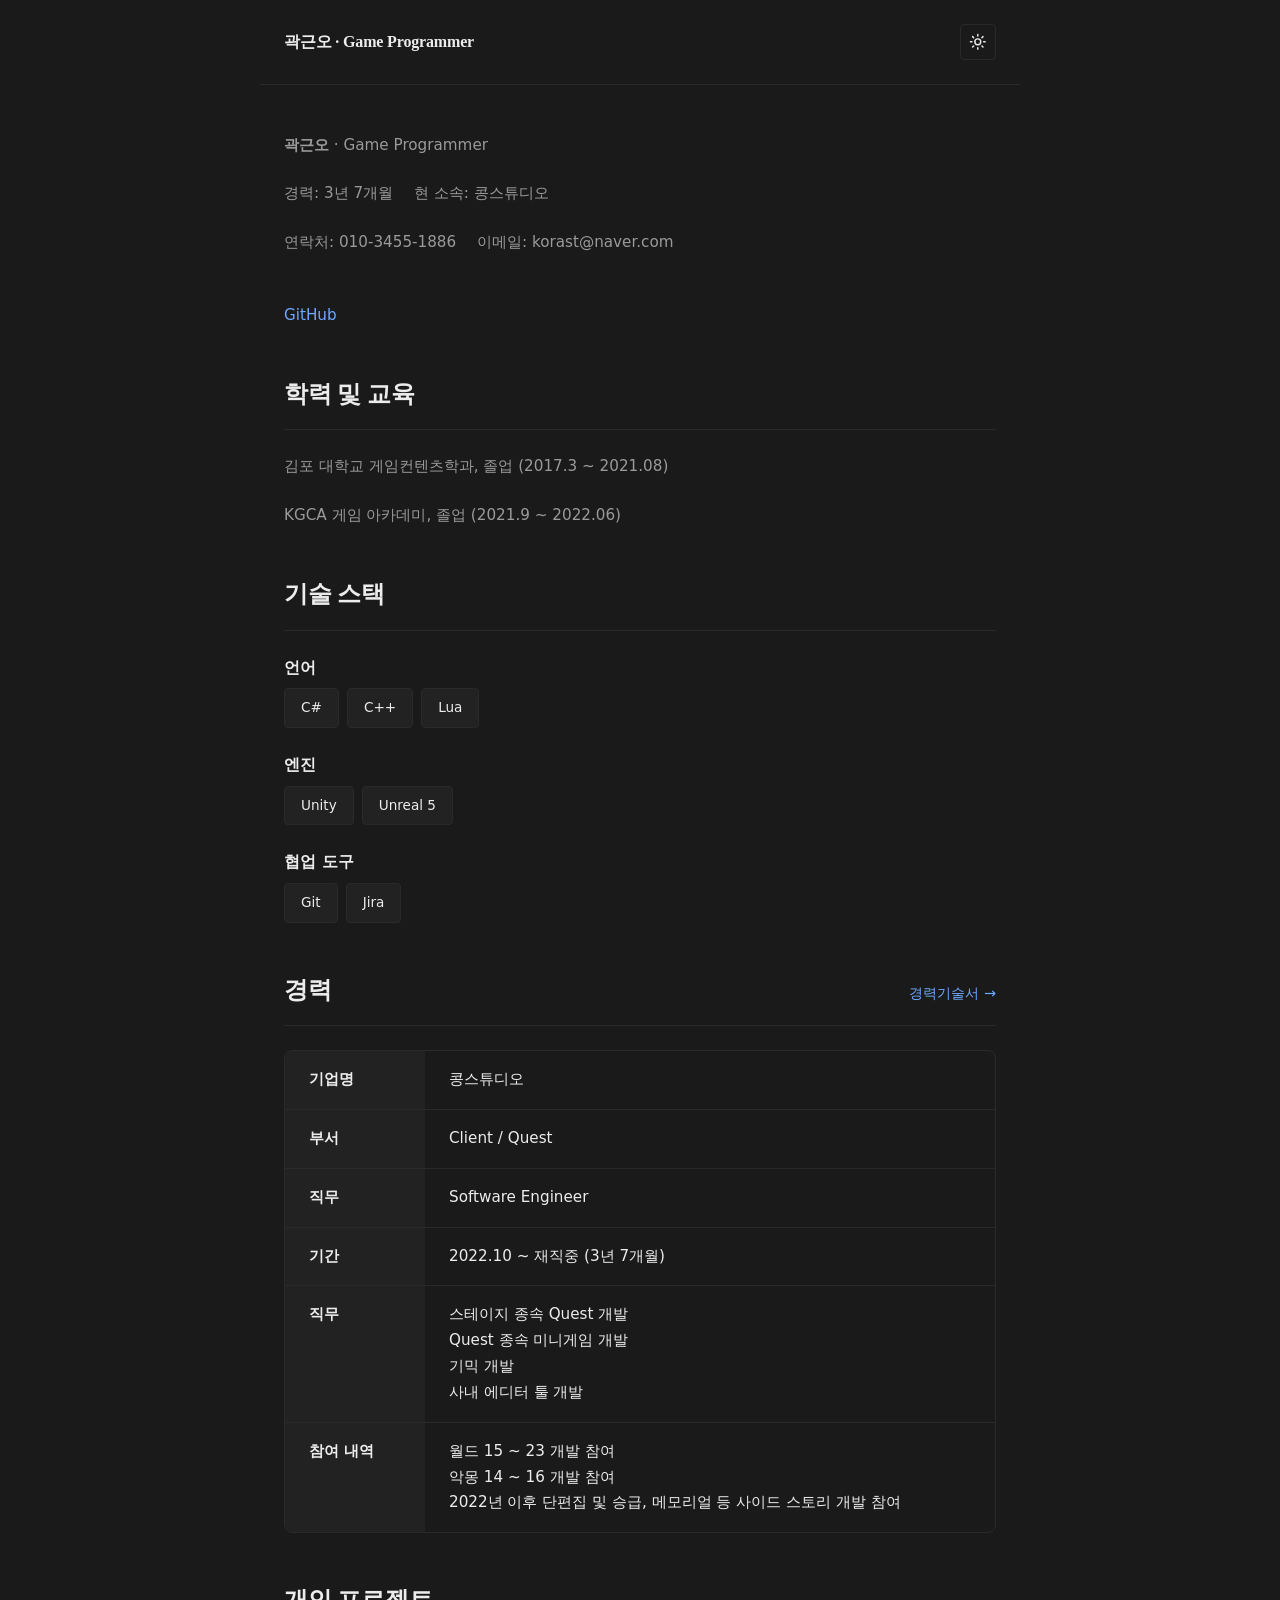
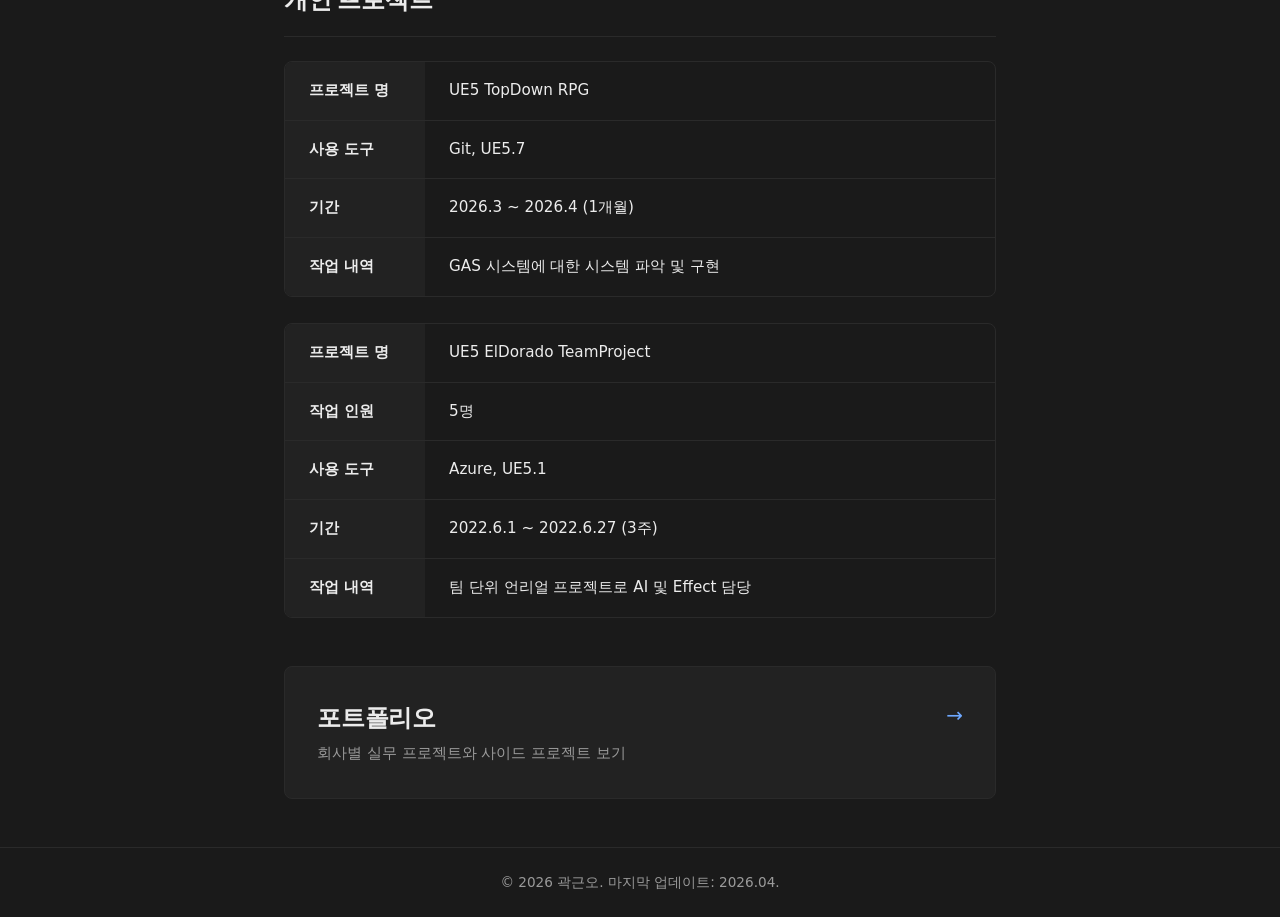
==== index.html @ 0c9e9281 "오타수정" ====
<!DOCTYPE html>
<html lang="ko">
<head>
  <meta charset="UTF-8">
  <meta name="viewport" content="width=device-width, initial-scale=1">
  <title>곽근오 · Game Programmer</title>
  <link rel="stylesheet" href="assets/css/tokens.css">
  <link rel="stylesheet" href="assets/css/main.css">
  <script>
    (function() {
      const THEME_KEY = 'theme';
      const DARK_THEME = 'dark';
      const LIGHT_THEME = 'light';
      const stored = localStorage.getItem(THEME_KEY);
      const theme = stored || DARK_THEME;
      if (theme === LIGHT_THEME) {
        document.documentElement.removeAttribute('data-theme');
      } else {
        document.documentElement.setAttribute('data-theme', DARK_THEME);
      }
    })();
  </script>
</head>
<body>
  <header>
    <a href="index.html" class="brand">곽근오 · Game Programmer</a>
    <button class="theme-toggle" type="button" aria-label="테마 전환">
      <svg class="icon icon-sun" viewBox="0 0 24 24" fill="none" stroke="currentColor" stroke-width="2" stroke-linecap="round" stroke-linejoin="round" aria-hidden="true">
        <circle cx="12" cy="12" r="4"/>
        <path d="M12 2v2M12 20v2M4.93 4.93l1.41 1.41M17.66 17.66l1.41 1.41M2 12h2M20 12h2M4.93 19.07l1.41-1.41M17.66 6.34l1.41-1.41"/>
      </svg>
      <svg class="icon icon-moon" viewBox="0 0 24 24" fill="none" stroke="currentColor" stroke-width="2" stroke-linecap="round" stroke-linejoin="round" aria-hidden="true">
        <path d="M21 12.79A9 9 0 1 1 11.21 3 7 7 0 0 0 21 12.79z"/>
      </svg>
    </button>
  </header>

  <main>
    <!-- Hero Section -->
    <section class="hero">
      <div class="hero-meta">
        <span><strong>곽근오</strong> · Game Programmer</span>
      </div>
      <div class="hero-meta">
        <span>경력: 3년 7개월</span>
        <span>현 소속: 콩스튜디오</span><br><br>
        <span>연락처: 010-3455-1886</span>
        <span>이메일: korast@naver.com</span><br><br>
      </div>
      <div class="hero-links">
        <a href="https://github.com/Hato-1998" target="_blank" rel="noopener noreferrer">GitHub</a>
      </div>
    </section>

    <section class="career">
      <div class="section-header">
        <h2>학력 및 교육</h2>
      </div>

      <div class="hero-meta">
        <span>김포 대학교 게임컨텐츠학과, 졸업 (2017.3 ~ 2021.08)</span><br><br>
        <span>KGCA 게임 아카데미, 졸업 (2021.9 ~ 2022.06)</span>
      </div>
    </section>

    <!-- Tech Stack Section -->
    <section class="tech-stack">
      <h2>기술 스택</h2>

      <div class="tech-category">
        <div class="tech-category-title">언어</div>
        <div class="tech-tags">
          <span class="tech-tag">C#</span>
          <span class="tech-tag">C++</span>
          <span class="tech-tag">Lua</span>
        </div>
      </div>

      <div class="tech-category">
        <div class="tech-category-title">엔진</div>
        <div class="tech-tags">
          <span class="tech-tag">Unity</span>
          <span class="tech-tag">Unreal 5</span>
        </div>
      </div>

      <div class="tech-category">
        <div class="tech-category-title">협업 도구</div>
        <div class="tech-tags">
          <span class="tech-tag">Git</span>
          <span class="tech-tag">Jira</span>
        </div>
      </div>
    </section>

    <!-- Career Section -->
    <section class="career">
      <div class="section-header">
        <h2>경력</h2>
        <a href="career.html" class="section-link">경력기술서 →</a>
      </div>

      <dl class="career-table">
        <dt>기업명</dt>
        <dd>콩스튜디오</dd>

        <dt>부서</dt>
        <dd>Client / Quest</dd>

        <dt>직무</dt>
        <dd>Software Engineer</dd>

        <dt>기간</dt>
        <dd>2022.10 ~ 재직중 (3년 7개월)</dd>

        <dt>직무</dt>
        <dd>
          스테이지 종속 Quest 개발<br>
          Quest 종속 미니게임 개발<br>
          기믹 개발<br>
          사내 에디터 툴 개발
        </dd>

        <dt>참여 내역</dt>
        <dd>
          월드 15 ~ 23 개발 참여 <br>
          악몽 14 ~ 16 개발 참여<br>
          2022년 이후 단편집 및 승급, 메모리얼 등 사이드 스토리 개발 참여
        </dd>
      </dl>
    </section>

    <section class="career">
      <div class="section-header">
        <h2>개인 프로젝트</h2>
      </div>

      <dl class="career-table">
        <dt>프로젝트 명</dt>
        <dd>UE5 TopDown RPG</dd>

        <dt>사용 도구</dt>
        <dd>Git, UE5.7</dd>
        
        <dt>기간</dt>
        <dd>2026.3 ~ 2026.4 (1개월)</dd>

        <dt>작업 내역</dt>
        <dd>
          GAS 시스템에 대한 시스템 파악 및 구현
        </dd>
      </dl><br>

      <dl class="career-table">
        <dt>프로젝트 명</dt>
        <dd>UE5 ElDorado TeamProject</dd>

        <dt>작업 인원</dt>
        <dd>5명</dd>

        <dt>사용 도구</dt>
        <dd>Azure, UE5.1</dd>

        <dt>기간</dt>
        <dd>2022.6.1 ~ 2022.6.27 (3주)</dd>

        <dt>작업 내역</dt>
        <dd>
          팀 단위 언리얼 프로젝트로 AI 및 Effect 담당
        </dd>
      </dl>
      
    </section>

    <!-- Portfolio Link Section -->
    <section class="portfolio-link-section">
      <a href="portfolio.html" class="portfolio-link-card">
        <div class="portfolio-link-title">포트폴리오</div>
        <div class="portfolio-link-sub">회사별 실무 프로젝트와 사이드 프로젝트 보기</div>
        <div class="portfolio-link-arrow" aria-hidden="true">→</div>
      </a>
    </section>
  </main>

  <footer>
    <p>&copy; 2026 곽근오. 마지막 업데이트: 2026.04.</p>
  </footer>

  <script src="assets/js/theme-toggle.js"></script>
</body>
</html>
---- assets/css/tokens.css ----
/* CSS 색상 및 타이포그래피 변수 */

:root {
  /* 라이트 모드 */
  --bg: #ffffff;
  --fg: #1f1f1f;
  --muted: #6b6b6b;
  --border: #e8e8e8;
  --accent: #2d6cdf;
  --card: #fafafa;

  /* 타이포그래피 */
  --font-sans: system-ui, "Segoe UI", Roboto, "Helvetica Neue", "Pretendard", "Noto Sans KR", sans-serif;
  --font-serif: "Nanum Myeongjo", Georgia, serif;

  /* 스페이싱 */
  --space-xs: 0.25rem;
  --space-sm: 0.5rem;
  --space-md: 1rem;
  --space-lg: 1.5rem;
  --space-xl: 2rem;
  --space-2xl: 3rem;

  /* 보더 */
  --radius-sm: 4px;
  --radius-md: 8px;
  --radius-lg: 12px;
}

:root[data-theme="dark"] {
  /* 다크 모드 */
  --bg: #1a1a1a;
  --fg: #ececec;
  --muted: #9a9a9a;
  --border: #2a2a2a;
  --accent: #6ea8ff;
  --card: #222222;
}
---- assets/css/main.css ----
/* 메인 스타일시트 */

@import url("tokens.css");

* {
  margin: 0;
  padding: 0;
  box-sizing: border-box;
}

html {
  color-scheme: light dark;
}

body {
  font-family: var(--font-sans);
  background-color: var(--bg);
  color: var(--fg);
  line-height: 1.6;
  transition: background-color 0.3s, color 0.3s;
}

/* 헤더 & 토글 */
header {
  display: flex;
  justify-content: space-between;
  align-items: center;
  padding: var(--space-lg);
  border-bottom: 1px solid var(--border);
  max-width: 760px;
  margin: 0 auto;
}

.brand {
  font-size: 1rem;
  font-weight: 600;
  font-family: var(--font-serif);
  letter-spacing: -0.01em;
  color: var(--fg);
  text-decoration: none;
}

.brand:hover {
  opacity: 0.8;
}

.theme-toggle {
  background: none;
  border: 1px solid var(--border);
  border-radius: var(--radius-sm);
  cursor: pointer;
  padding: var(--space-xs) var(--space-sm);
  color: var(--fg);
  transition: opacity 0.2s, border-color 0.2s;
  width: 2.25rem;
  height: 2.25rem;
  display: inline-flex;
  align-items: center;
  justify-content: center;
}

.theme-toggle:hover {
  border-color: var(--accent);
}

.theme-toggle svg {
  width: 1.1rem;
  height: 1.1rem;
}

/* 테마별 아이콘 토글: 다크일 때 sun, 라이트일 때 moon */
:root[data-theme="dark"] .theme-toggle .icon-moon { display: none; }
:root[data-theme="dark"] .theme-toggle .icon-sun  { display: inline; }
:root:not([data-theme="dark"]) .theme-toggle .icon-sun  { display: none; }
:root:not([data-theme="dark"]) .theme-toggle .icon-moon { display: inline; }

.theme-toggle:focus-visible {
  outline: 2px solid var(--accent);
  outline-offset: 2px;
  border-radius: var(--radius-sm);
}

/* 메인 컨테이너 */
main {
  max-width: 760px;
  margin: 0 auto;
  padding: 0 var(--space-lg);
}

/* 섹션 */
section {
  margin: var(--space-2xl) 0;
}

section > h2 {
  font-family: var(--font-serif);
  font-size: 1.5rem;
  font-weight: 600;
  margin-bottom: var(--space-lg);
  letter-spacing: -0.01em;
  border-bottom: 1px solid var(--border);
  padding-bottom: var(--space-md);
}

/* Hero 섹션 */
.hero {
  margin: var(--space-2xl) 0;
}

.hero h1 {
  font-family: var(--font-serif);
  font-size: 2.5rem;
  font-weight: 700;
  margin-bottom: var(--space-md);
  letter-spacing: -0.02em;
  line-height: 1.2;
}

.hero-meta {
  color: var(--muted);
  margin-bottom: var(--space-lg);
  font-size: 0.95rem;
}

.hero-meta span {
  margin-right: var(--space-md);
}

.hero-links {
  display: flex;
  gap: var(--space-lg);
  align-items: center;
  flex-wrap: wrap;
  margin-bottom: var(--space-lg);
}

.hero-links a {
  color: var(--accent);
  text-decoration: none;
  font-size: 0.95rem;
  transition: opacity 0.2s;
}

.hero-links a:hover {
  opacity: 0.8;
}

.hero-links a:focus-visible {
  outline: 2px solid var(--accent);
  outline-offset: 2px;
}

/* About 섹션 */
.about p {
  margin-bottom: var(--space-lg);
  color: var(--fg);
}

/* 기술 스택 */
.tech-stack {
  margin-top: var(--space-lg);
}

.tech-category {
  margin-bottom: var(--space-lg);
}

.tech-category-title {
  font-weight: 600;
  margin-bottom: var(--space-sm);
  color: var(--fg);
}

.tech-category-desc {
  color: var(--muted);
  font-size: 0.9rem;
  margin-bottom: var(--space-sm);
}

.tech-tags {
  display: flex;
  gap: var(--space-sm);
  flex-wrap: wrap;
}

.tech-tag {
  display: inline-block;
  background-color: var(--card);
  color: var(--fg);
  padding: var(--space-sm) var(--space-md);
  border-radius: var(--radius-sm);
  font-size: 0.85rem;
  border: 1px solid var(--border);
}

/* 섹션 헤더 (제목 + 우측 링크) */
.section-header {
  display: flex;
  justify-content: space-between;
  align-items: baseline;
  margin-bottom: var(--space-lg);
  border-bottom: 1px solid var(--border);
  padding-bottom: var(--space-md);
  gap: var(--space-md);
  flex-wrap: wrap;
}

.section-header h2 {
  margin-bottom: 0;
  border-bottom: none;
  padding-bottom: 0;
  font-family: var(--font-serif);
  font-size: 1.5rem;
  font-weight: 600;
  letter-spacing: -0.01em;
}

.section-link {
  color: var(--accent);
  text-decoration: none;
  font-size: 0.9rem;
  transition: opacity 0.2s;
}

.section-link:hover {
  opacity: 0.8;
}

/* 경력 표 (definition list 2열 grid) */
.career-table {
  display: grid;
  grid-template-columns: 140px 1fr;
  gap: 0;
  border: 1px solid var(--border);
  border-radius: var(--radius-md);
  overflow: hidden;
}

.career-table dt {
  background-color: var(--card);
  padding: var(--space-md) var(--space-lg);
  font-weight: 600;
  color: var(--fg);
  border-bottom: 1px solid var(--border);
  font-size: 0.95rem;
}

.career-table dd {
  padding: var(--space-md) var(--space-lg);
  color: var(--fg);
  border-bottom: 1px solid var(--border);
  font-size: 0.95rem;
  line-height: 1.7;
}

.career-table dt:last-of-type,
.career-table dd:last-of-type {
  border-bottom: none;
}

/* 포트폴리오 메인 링크 카드 */
.portfolio-link-section {
  margin-top: var(--space-2xl);
}

.portfolio-link-card {
  display: flex;
  flex-direction: column;
  gap: var(--space-xs);
  padding: var(--space-xl);
  background-color: var(--card);
  border: 1px solid var(--border);
  border-radius: var(--radius-md);
  text-decoration: none;
  color: inherit;
  position: relative;
  transition: border-color 0.2s, box-shadow 0.2s, transform 0.2s;
  cursor: pointer;
}

.portfolio-link-card:hover {
  border-color: var(--accent);
  box-shadow: 0 2px 12px rgba(0, 0, 0, 0.08);
  transform: translateY(-1px);
}

.portfolio-link-card:focus-visible {
  outline: 2px solid var(--accent);
  outline-offset: 2px;
}

.portfolio-link-title {
  font-family: var(--font-serif);
  font-size: 1.5rem;
  font-weight: 600;
  letter-spacing: -0.01em;
  color: var(--fg);
}

.portfolio-link-sub {
  color: var(--muted);
  font-size: 0.95rem;
}

.portfolio-link-arrow {
  position: absolute;
  top: var(--space-xl);
  right: var(--space-xl);
  color: var(--accent);
  font-size: 1.25rem;
  transition: transform 0.2s;
}

.portfolio-link-card:hover .portfolio-link-arrow {
  transform: translateX(3px);
}

/* 포트폴리오 그룹 (portfolio.html) */
.portfolio-group {
  margin-bottom: var(--space-2xl);
}

.portfolio-group-title {
  font-family: var(--font-serif);
  font-size: 1.25rem;
  font-weight: 600;
  letter-spacing: -0.01em;
  margin-bottom: var(--space-lg);
  padding-bottom: var(--space-sm);
  border-bottom: 1px solid var(--border);
}

/* 링크 없는 카드는 포인터/호버 제거 */
.project-card-static {
  cursor: default;
}

.project-card-static:hover {
  border-color: var(--border);
  box-shadow: none;
}

/* 경력기술서 페이지 프로젝트 불렛 리스트 */
.contribution-list {
  list-style: none;
  padding-left: 0;
}

.contribution-list li {
  position: relative;
  padding-left: var(--space-lg);
  margin-bottom: var(--space-md);
  color: var(--fg);
  line-height: 1.7;
}

.contribution-list li:before {
  content: "•";
  position: absolute;
  left: var(--space-sm);
  color: var(--accent);
  font-weight: bold;
}

.contribution-section h3 a {
  color: var(--fg);
  text-decoration: none;
  transition: color 0.2s;
}

.contribution-section h3 a:hover {
  color: var(--accent);
}

/* Career 섹션 */
.career-item {
  margin-bottom: var(--space-lg);
}

.career-header {
  font-weight: 600;
  font-size: 1.05rem;
  margin-bottom: var(--space-sm);
}

.career-meta {
  color: var(--muted);
  font-size: 0.9rem;
  margin-bottom: var(--space-md);
}

.career-item ul {
  list-style: none;
  padding-left: var(--space-md);
}

.career-item li {
  color: var(--fg);
  margin-bottom: var(--space-sm);
  position: relative;
  padding-left: var(--space-md);
}

.career-item li:before {
  content: "•";
  position: absolute;
  left: 0;
  color: var(--accent);
}

/* 프로젝트 그리드 */
.projects-grid {
  display: grid;
  grid-template-columns: repeat(2, 1fr);
  gap: var(--space-lg);
  margin-top: var(--space-lg);
}

.project-card {
  background-color: var(--card);
  border: 1px solid var(--border);
  border-radius: var(--radius-md);
  padding: var(--space-lg);
  transition: border-color 0.2s, box-shadow 0.2s;
  text-decoration: none;
  color: inherit;
  display: flex;
  flex-direction: column;
}

a.project-card {
  cursor: pointer;
}

a.project-card:hover {
  border-color: var(--accent);
  box-shadow: 0 2px 8px rgba(0, 0, 0, 0.1);
}

.project-card:focus-visible {
  outline: 2px solid var(--accent);
  outline-offset: 2px;
}

.project-card h3 {
  font-family: var(--font-serif);
  font-size: 1.1rem;
  font-weight: 600;
  margin-bottom: var(--space-sm);
  letter-spacing: -0.01em;
}

.project-card .tagline {
  color: var(--muted);
  font-size: 0.9rem;
  margin-bottom: var(--space-md);
}

.project-meta {
  color: var(--muted);
  font-size: 0.85rem;
  margin-bottom: var(--space-md);
  display: flex;
  flex-wrap: wrap;
  gap: var(--space-sm);
}

.project-meta span {
  display: flex;
  align-items: center;
}

.project-description {
  color: var(--fg);
  font-size: 0.9rem;
  line-height: 1.5;
}

.project-image {
  width: 100%;
  height: auto;
  margin-top: var(--space-md);
  border-radius: var(--radius-sm);
}

/* 교육 섹션 */
.education-item {
  margin-bottom: var(--space-lg);
}

.education-item h3 {
  font-weight: 600;
  margin-bottom: var(--space-sm);
}

.education-meta {
  color: var(--muted);
  font-size: 0.9rem;
}

/* 푸터 */
footer {
  border-top: 1px solid var(--border);
  padding: var(--space-lg) 0;
  margin-top: var(--space-2xl);
  color: var(--muted);
  font-size: 0.85rem;
  text-align: center;
}

/* 상세 페이지 공통 */
.breadcrumb {
  font-size: 0.9rem;
  margin-bottom: var(--space-xl);
}

.breadcrumb-bottom {
  margin-top: var(--space-2xl);
  padding-top: var(--space-xl);
  border-top: 1px solid var(--border);
}

.breadcrumb a {
  color: var(--accent);
  text-decoration: none;
}

.breadcrumb a:hover {
  opacity: 0.8;
}

.breadcrumb a:focus-visible {
  outline: 2px solid var(--accent);
  outline-offset: 2px;
}

.project-hero {
  margin-bottom: var(--space-2xl);
}

.project-hero h1 {
  font-family: var(--font-serif);
  font-size: 2rem;
  font-weight: 700;
  margin-bottom: var(--space-md);
  letter-spacing: -0.02em;
}

.project-tagline {
  color: var(--muted);
  font-size: 1.05rem;
  margin-bottom: var(--space-lg);
  font-style: italic;
}

.project-meta-detail {
  display: flex;
  gap: var(--space-lg);
  flex-wrap: wrap;
  margin-bottom: var(--space-lg);
  font-size: 0.9rem;
}

.project-meta-item {
  display: flex;
  flex-direction: column;
}

.project-meta-label {
  color: var(--muted);
  font-size: 0.85rem;
  margin-bottom: var(--space-xs);
}

.project-overview {
  margin-bottom: var(--space-xl);
}

.project-overview p {
  margin-bottom: var(--space-lg);
  color: var(--fg);
}

.key-contributions {
  margin-bottom: var(--space-xl);
}

.contribution-section {
  margin-bottom: var(--space-xl);
}

.contribution-section h3 {
  font-weight: 600;
  margin-bottom: var(--space-md);
}

.contribution-section p {
  margin-bottom: var(--space-md);
  color: var(--fg);
}

.contribution-section p.aux {
  color: var(--muted);
  font-size: 0.95rem;
  font-style: italic;
}

.tech-used {
  display: flex;
  gap: var(--space-sm);
  flex-wrap: wrap;
  margin-bottom: var(--space-xl);
}

.tech-chip {
  background-color: var(--card);
  color: var(--fg);
  padding: var(--space-sm) var(--space-md);
  border-radius: var(--radius-sm);
  font-size: 0.85rem;
  border: 1px solid var(--border);
}

/* 반응형 */
@media (max-width: 640px) {
  body {
    font-size: 16px;
  }

  main {
    padding: 0 var(--space-md);
  }

  header {
    padding: var(--space-md) 0;
  }

  .hero h1 {
    font-size: 1.8rem;
  }

  section > h2 {
    font-size: 1.3rem;
  }

  .projects-grid {
    grid-template-columns: 1fr;
    gap: var(--space-md);
  }

  .project-card {
    padding: var(--space-md);
  }

  .hero-links {
    flex-direction: column;
    align-items: flex-start;
  }

  .project-hero h1 {
    font-size: 1.5rem;
  }

  .project-meta-detail {
    flex-direction: column;
    gap: var(--space-md);
  }

  .career-table {
    grid-template-columns: 100px 1fr;
  }

  .career-table dt,
  .career-table dd {
    padding: var(--space-sm) var(--space-md);
    font-size: 0.9rem;
  }

  .portfolio-link-card {
    padding: var(--space-lg);
  }

  .portfolio-link-arrow {
    top: var(--space-lg);
    right: var(--space-lg);
  }

  .portfolio-link-title {
    font-size: 1.2rem;
  }

  .section-header {
    flex-direction: row;
    align-items: baseline;
  }
}

/* 포커스 아웃라인 공통 */
a:focus-visible,
button:focus-visible {
  outline: 2px solid var(--accent);
  outline-offset: 2px;
}
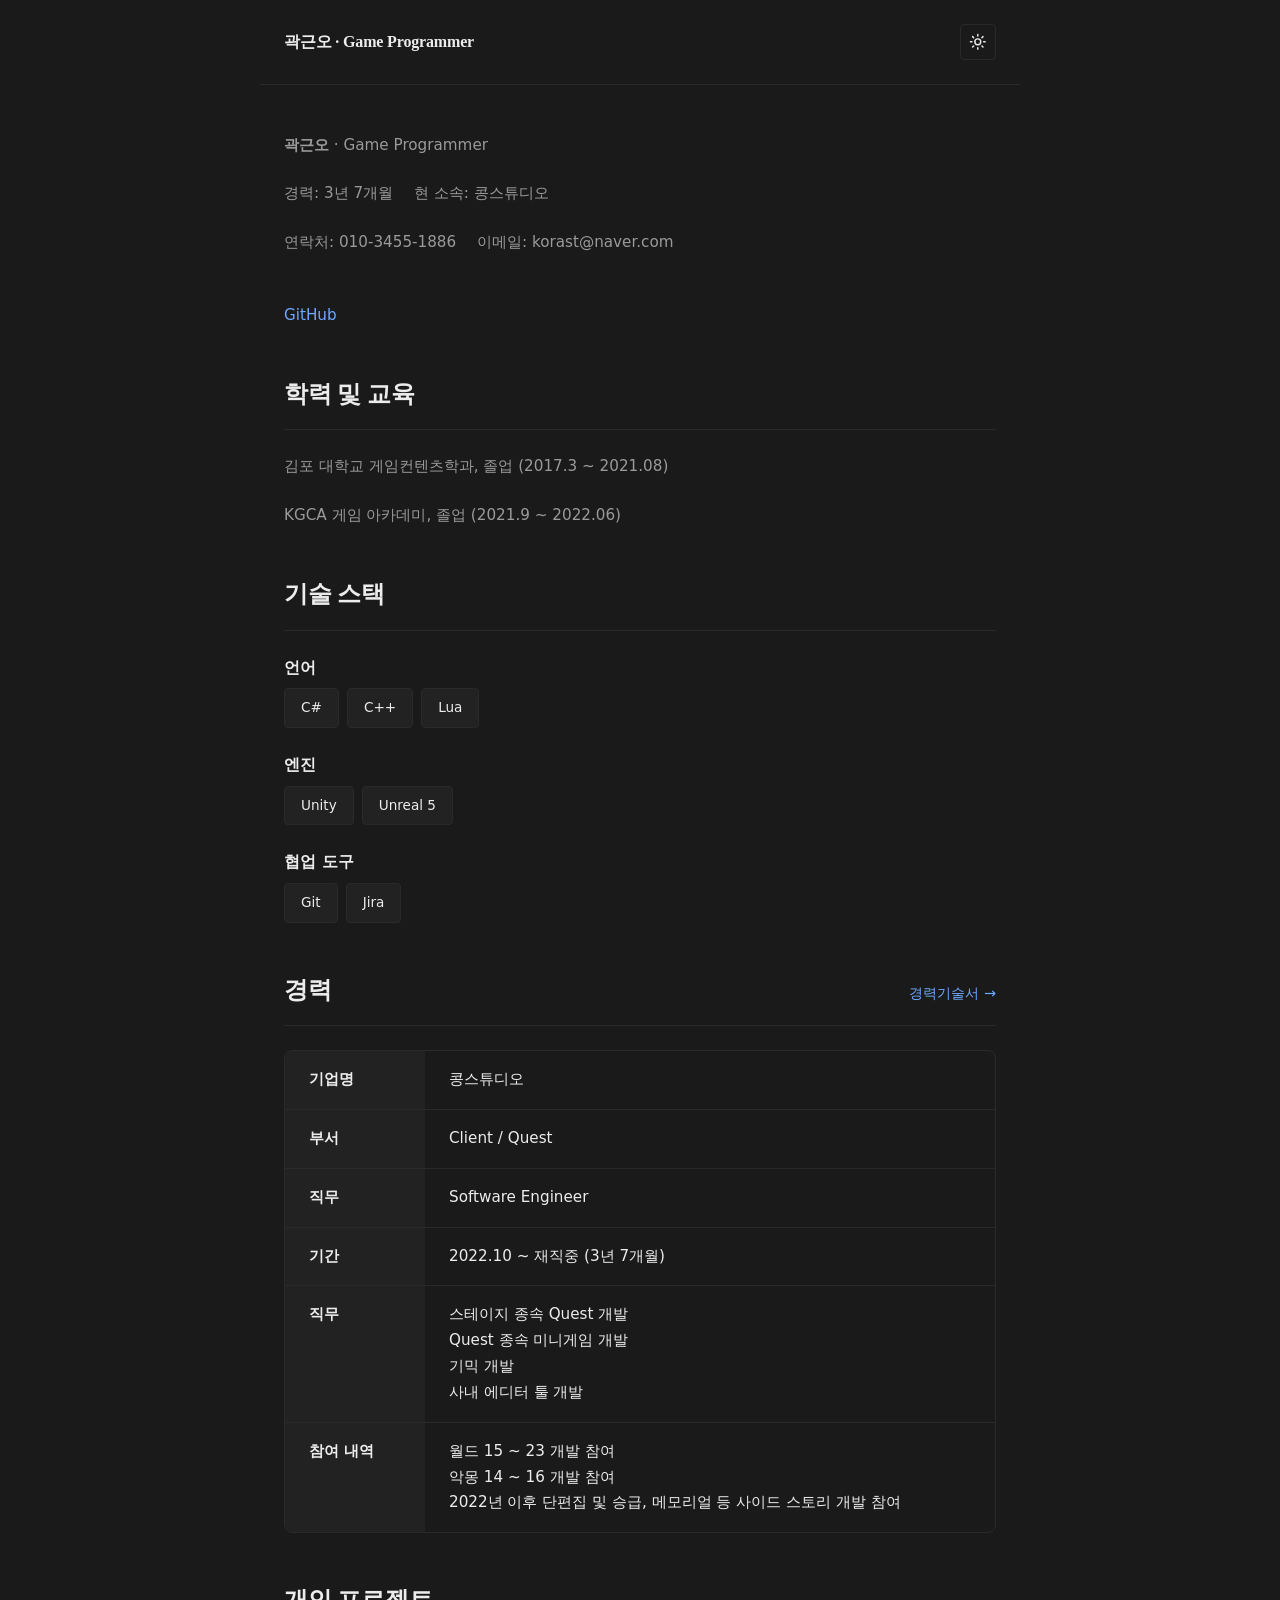
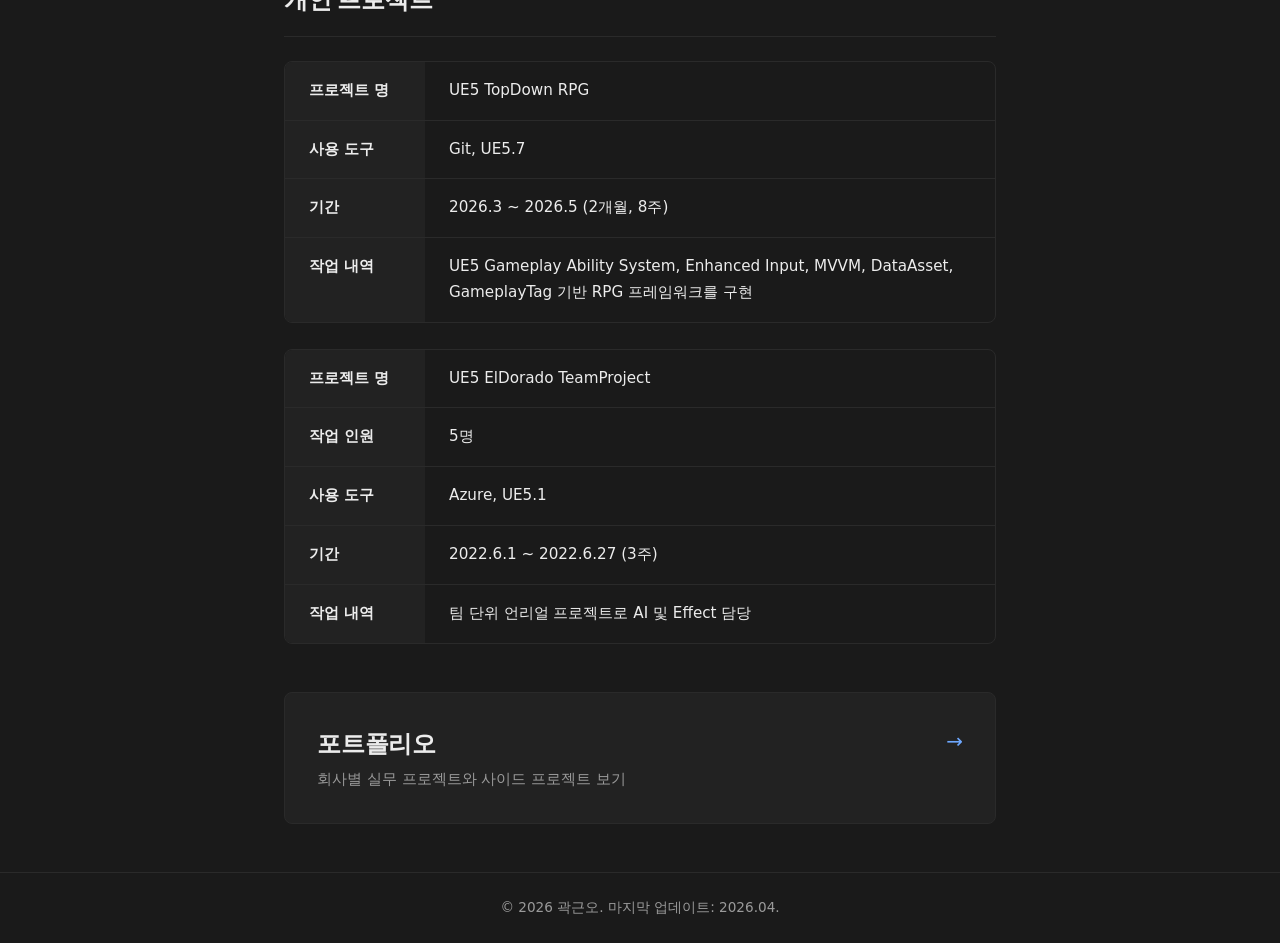
==== commit 15dda5c6: "docs: update portfolio UE5-TopDownRPG" ====
--- a/index.html
+++ b/index.html
@@ -143,11 +143,11 @@
         <dd>Git, UE5.7</dd>
         
         <dt>기간</dt>
-        <dd>2026.3 ~ 2026.4 (1개월)</dd>
+        <dd>2026.3 ~ 2026.5 (2개월, 8주)</dd>
 
         <dt>작업 내역</dt>
         <dd>
-          GAS 시스템에 대한 시스템 파악 및 구현
+          UE5 Gameplay Ability System, Enhanced Input, MVVM, DataAsset, GameplayTag 기반 RPG 프레임워크를 구현
         </dd>
       </dl><br>
 
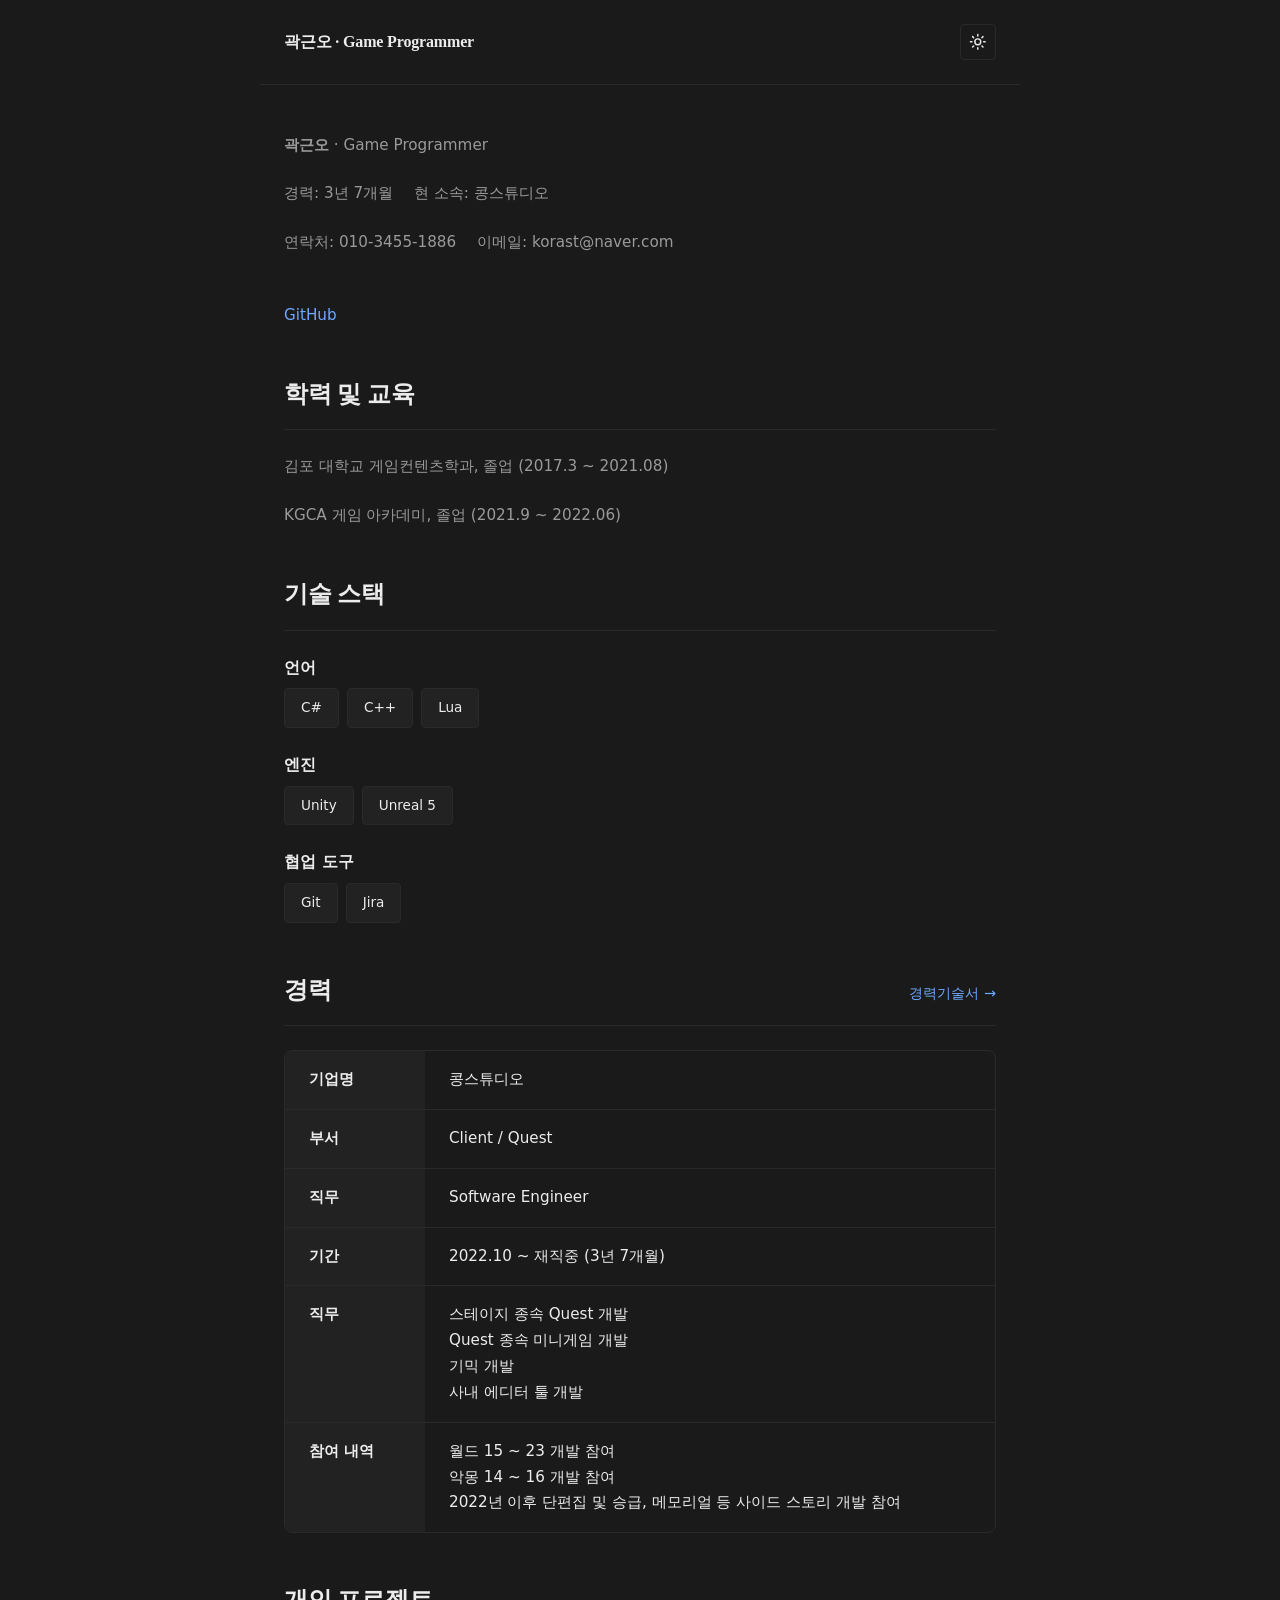
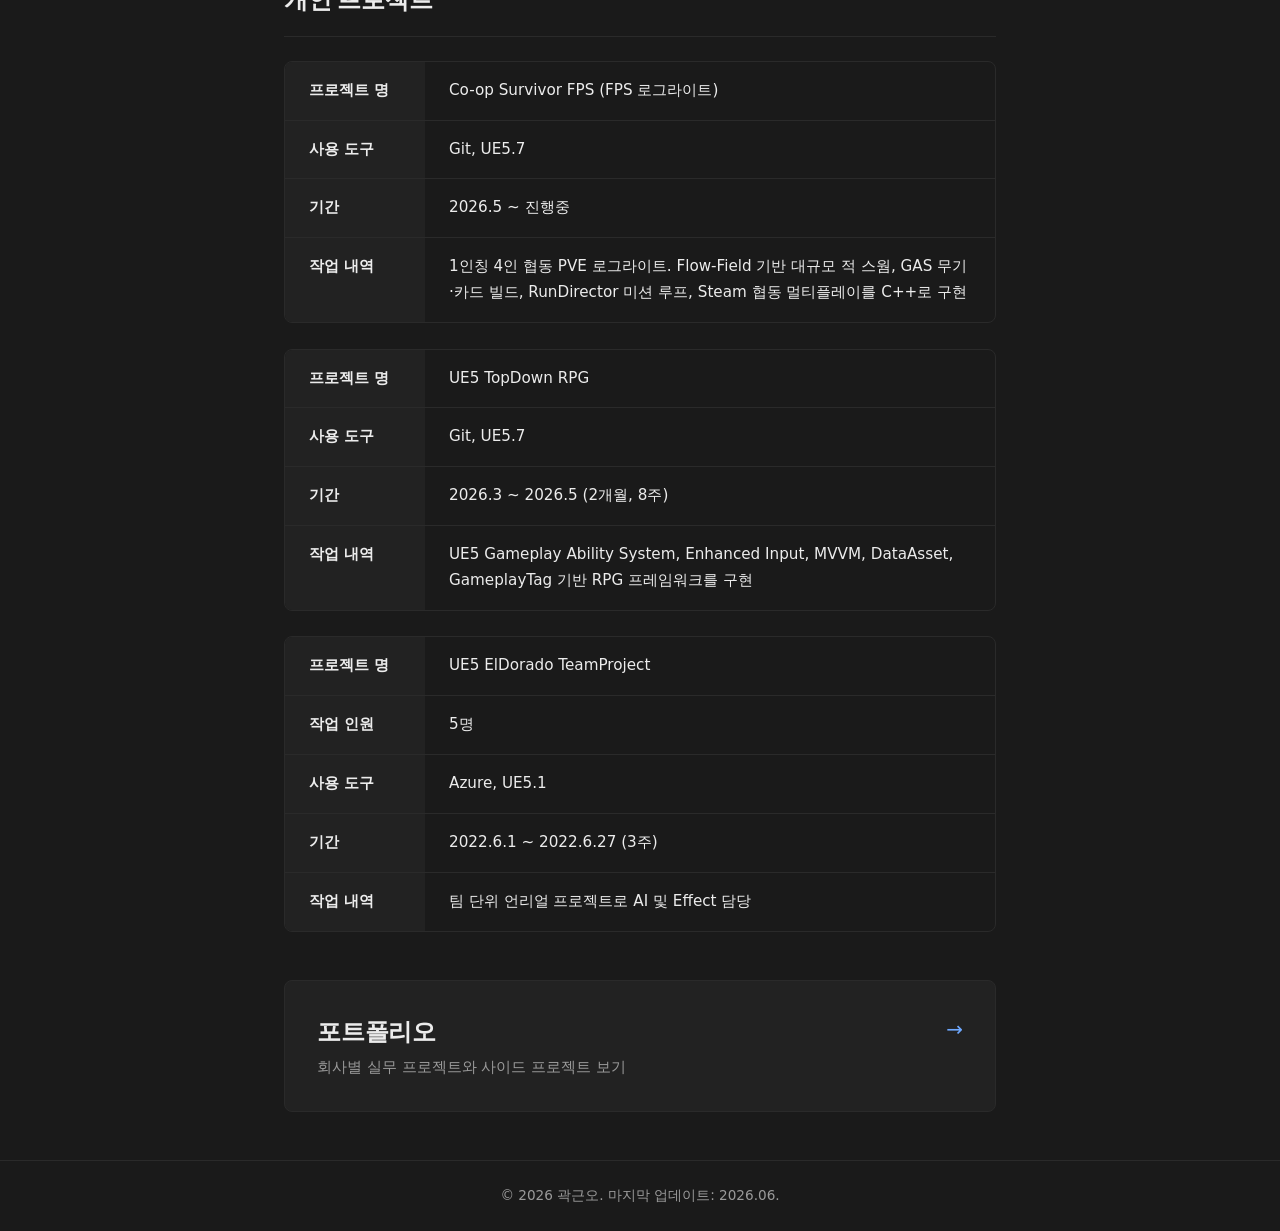
==== commit 3ea9b1fe: "docs: add Co-op Survivor FPS (FPS 로그라이트) portfolio entry - projects/fps-roguelite.html 신규: 개요·핵심기여 4" ====
--- a/index.html
+++ b/index.html
@@ -137,11 +137,27 @@
 
       <dl class="career-table">
         <dt>프로젝트 명</dt>
-        <dd>UE5 TopDown RPG</dd>
+        <dd>Co-op Survivor FPS (FPS 로그라이트)</dd>
 
         <dt>사용 도구</dt>
         <dd>Git, UE5.7</dd>
-        
+
+        <dt>기간</dt>
+        <dd>2026.5 ~ 진행중</dd>
+
+        <dt>작업 내역</dt>
+        <dd>
+          1인칭 4인 협동 PVE 로그라이트. Flow-Field 기반 대규모 적 스웜, GAS 무기·카드 빌드, RunDirector 미션 루프, Steam 협동 멀티플레이를 C++로 구현
+        </dd>
+      </dl><br>
+
+      <dl class="career-table">
+        <dt>프로젝트 명</dt>
+        <dd>UE5 TopDown RPG</dd>
+
+        <dt>사용 도구</dt>
+        <dd>Git, UE5.7</dd>
+
         <dt>기간</dt>
         <dd>2026.3 ~ 2026.5 (2개월, 8주)</dd>
 
@@ -183,7 +199,7 @@
   </main>
 
   <footer>
-    <p>&copy; 2026 곽근오. 마지막 업데이트: 2026.04.</p>
+    <p>&copy; 2026 곽근오. 마지막 업데이트: 2026.06.</p>
   </footer>
 
   <script src="assets/js/theme-toggle.js"></script>
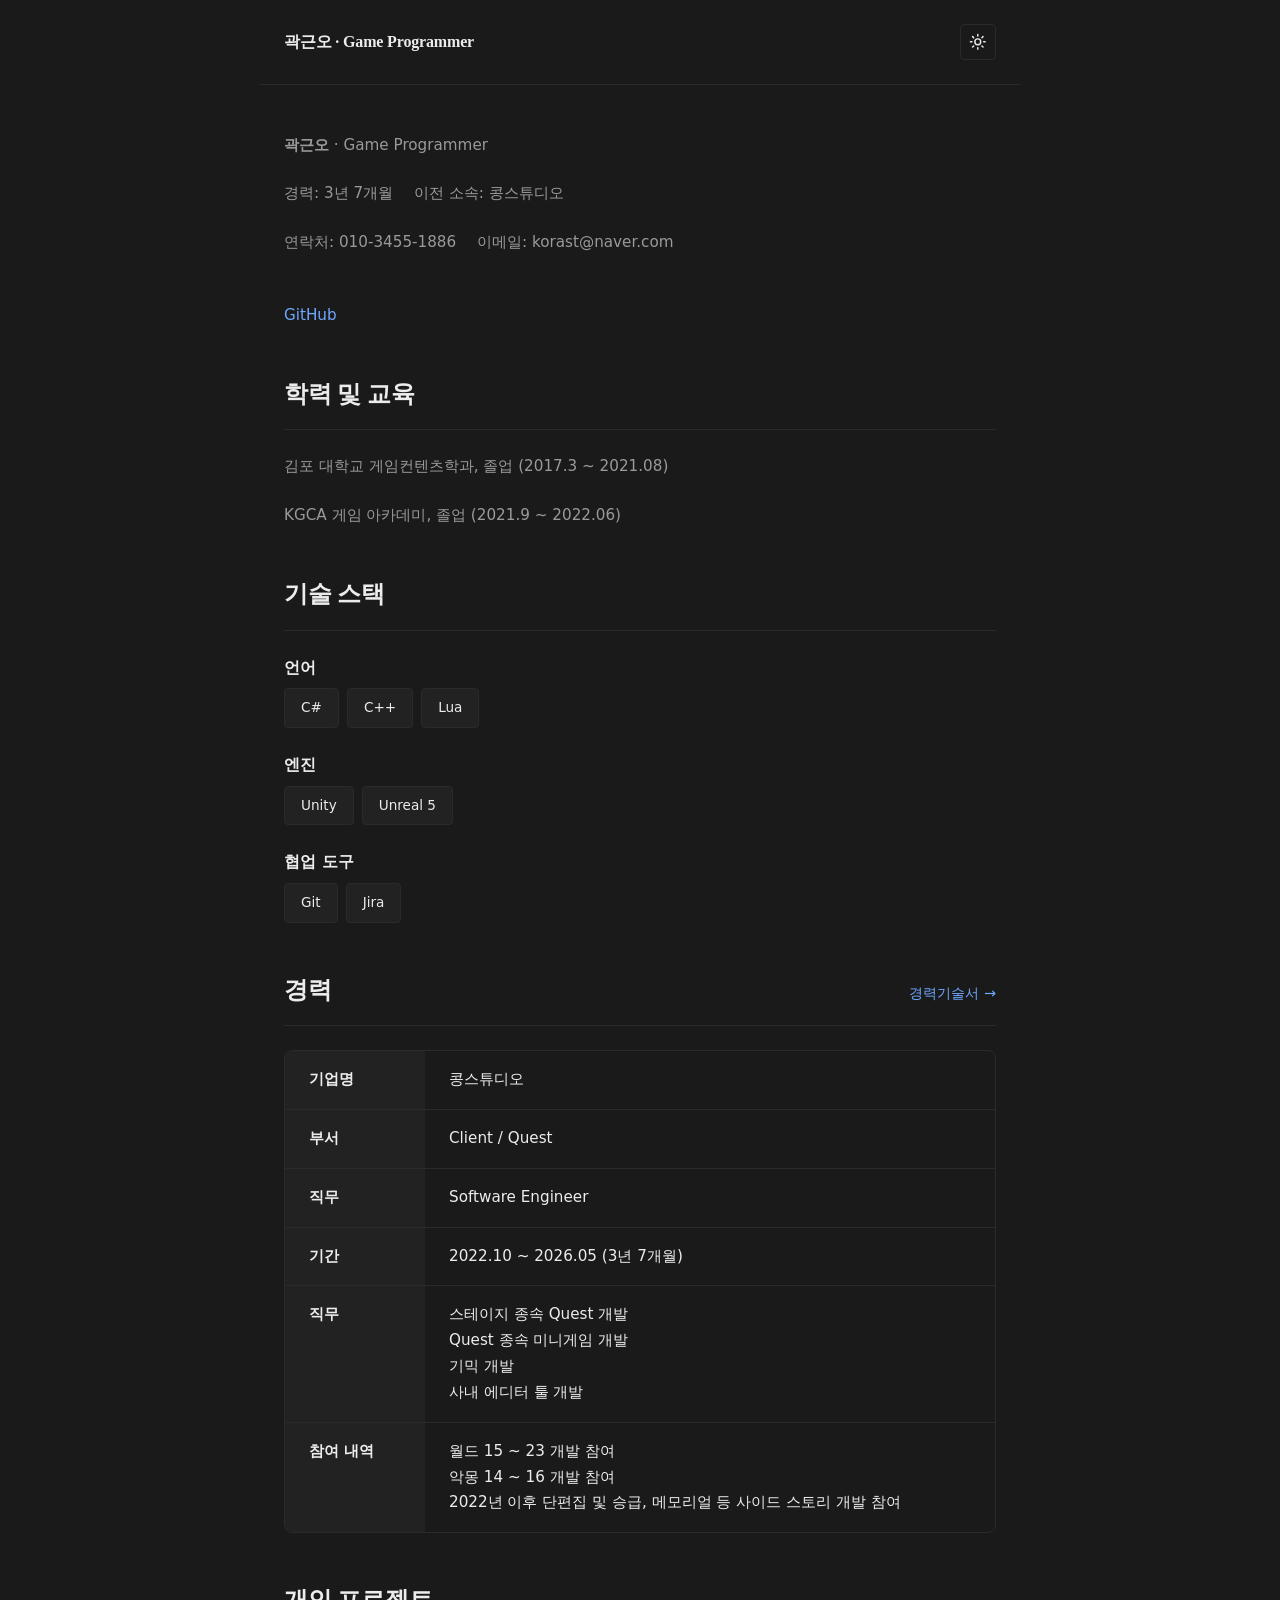
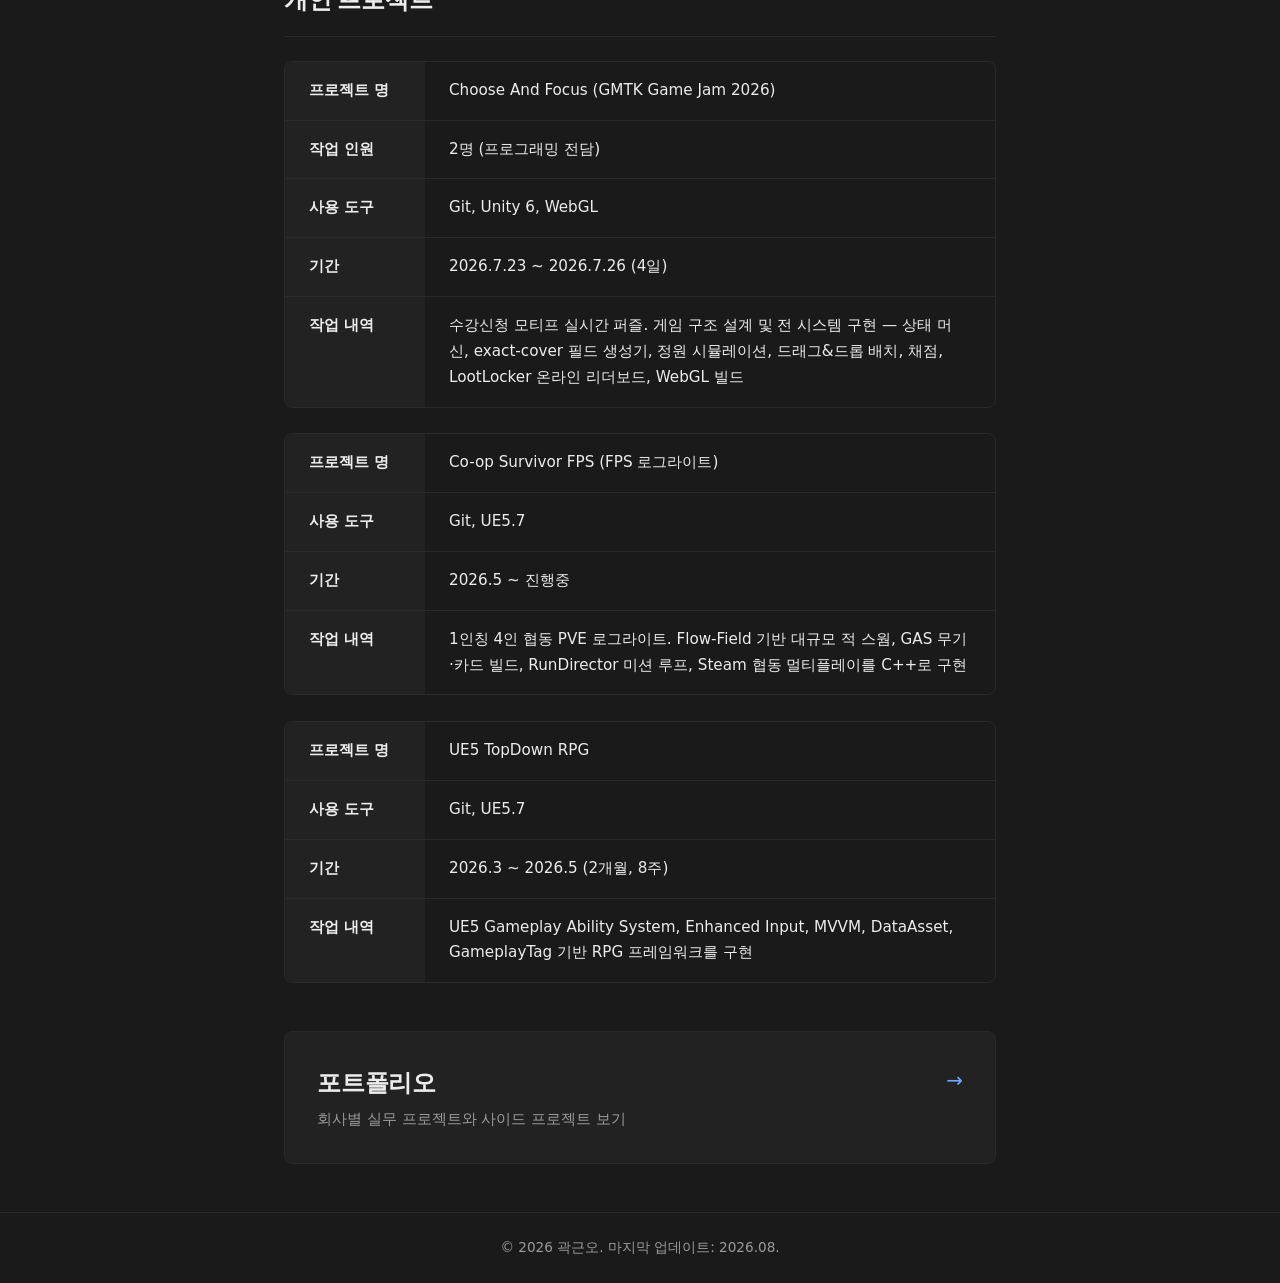
==== commit b2d83d7f: "docs: add Choose And Focus (GMTK Game Jam 2026) entry, close 콩스튜디오 경력 - projects/choose-and-focus.ht" ====
--- a/index.html
+++ b/index.html
@@ -43,7 +43,7 @@
       </div>
       <div class="hero-meta">
         <span>경력: 3년 7개월</span>
-        <span>현 소속: 콩스튜디오</span><br><br>
+        <span>이전 소속: 콩스튜디오</span><br><br>
         <span>연락처: 010-3455-1886</span>
         <span>이메일: korast@naver.com</span><br><br>
       </div>
@@ -111,7 +111,7 @@
         <dd>Software Engineer</dd>
 
         <dt>기간</dt>
-        <dd>2022.10 ~ 재직중 (3년 7개월)</dd>
+        <dd>2022.10 ~ 2026.05 (3년 7개월)</dd>
 
         <dt>직무</dt>
         <dd>
@@ -137,6 +137,25 @@
 
       <dl class="career-table">
         <dt>프로젝트 명</dt>
+        <dd>Choose And Focus (GMTK Game Jam 2026)</dd>
+
+        <dt>작업 인원</dt>
+        <dd>2명 (프로그래밍 전담)</dd>
+
+        <dt>사용 도구</dt>
+        <dd>Git, Unity 6, WebGL</dd>
+
+        <dt>기간</dt>
+        <dd>2026.7.23 ~ 2026.7.26 (4일)</dd>
+
+        <dt>작업 내역</dt>
+        <dd>
+          수강신청 모티프 실시간 퍼즐. 게임 구조 설계 및 전 시스템 구현 — 상태 머신, exact-cover 필드 생성기, 정원 시뮬레이션, 드래그&amp;드롭 배치, 채점, LootLocker 온라인 리더보드, WebGL 빌드
+        </dd>
+      </dl><br>
+
+      <dl class="career-table">
+        <dt>프로젝트 명</dt>
         <dd>Co-op Survivor FPS (FPS 로그라이트)</dd>
 
         <dt>사용 도구</dt>
@@ -165,27 +184,8 @@
         <dd>
           UE5 Gameplay Ability System, Enhanced Input, MVVM, DataAsset, GameplayTag 기반 RPG 프레임워크를 구현
         </dd>
-      </dl><br>
-
-      <dl class="career-table">
-        <dt>프로젝트 명</dt>
-        <dd>UE5 ElDorado TeamProject</dd>
-
-        <dt>작업 인원</dt>
-        <dd>5명</dd>
-
-        <dt>사용 도구</dt>
-        <dd>Azure, UE5.1</dd>
-
-        <dt>기간</dt>
-        <dd>2022.6.1 ~ 2022.6.27 (3주)</dd>
-
-        <dt>작업 내역</dt>
-        <dd>
-          팀 단위 언리얼 프로젝트로 AI 및 Effect 담당
-        </dd>
       </dl>
-      
+
     </section>
 
     <!-- Portfolio Link Section -->
@@ -199,7 +199,7 @@
   </main>
 
   <footer>
-    <p>&copy; 2026 곽근오. 마지막 업데이트: 2026.06.</p>
+    <p>&copy; 2026 곽근오. 마지막 업데이트: 2026.08.</p>
   </footer>
 
   <script src="assets/js/theme-toggle.js"></script>
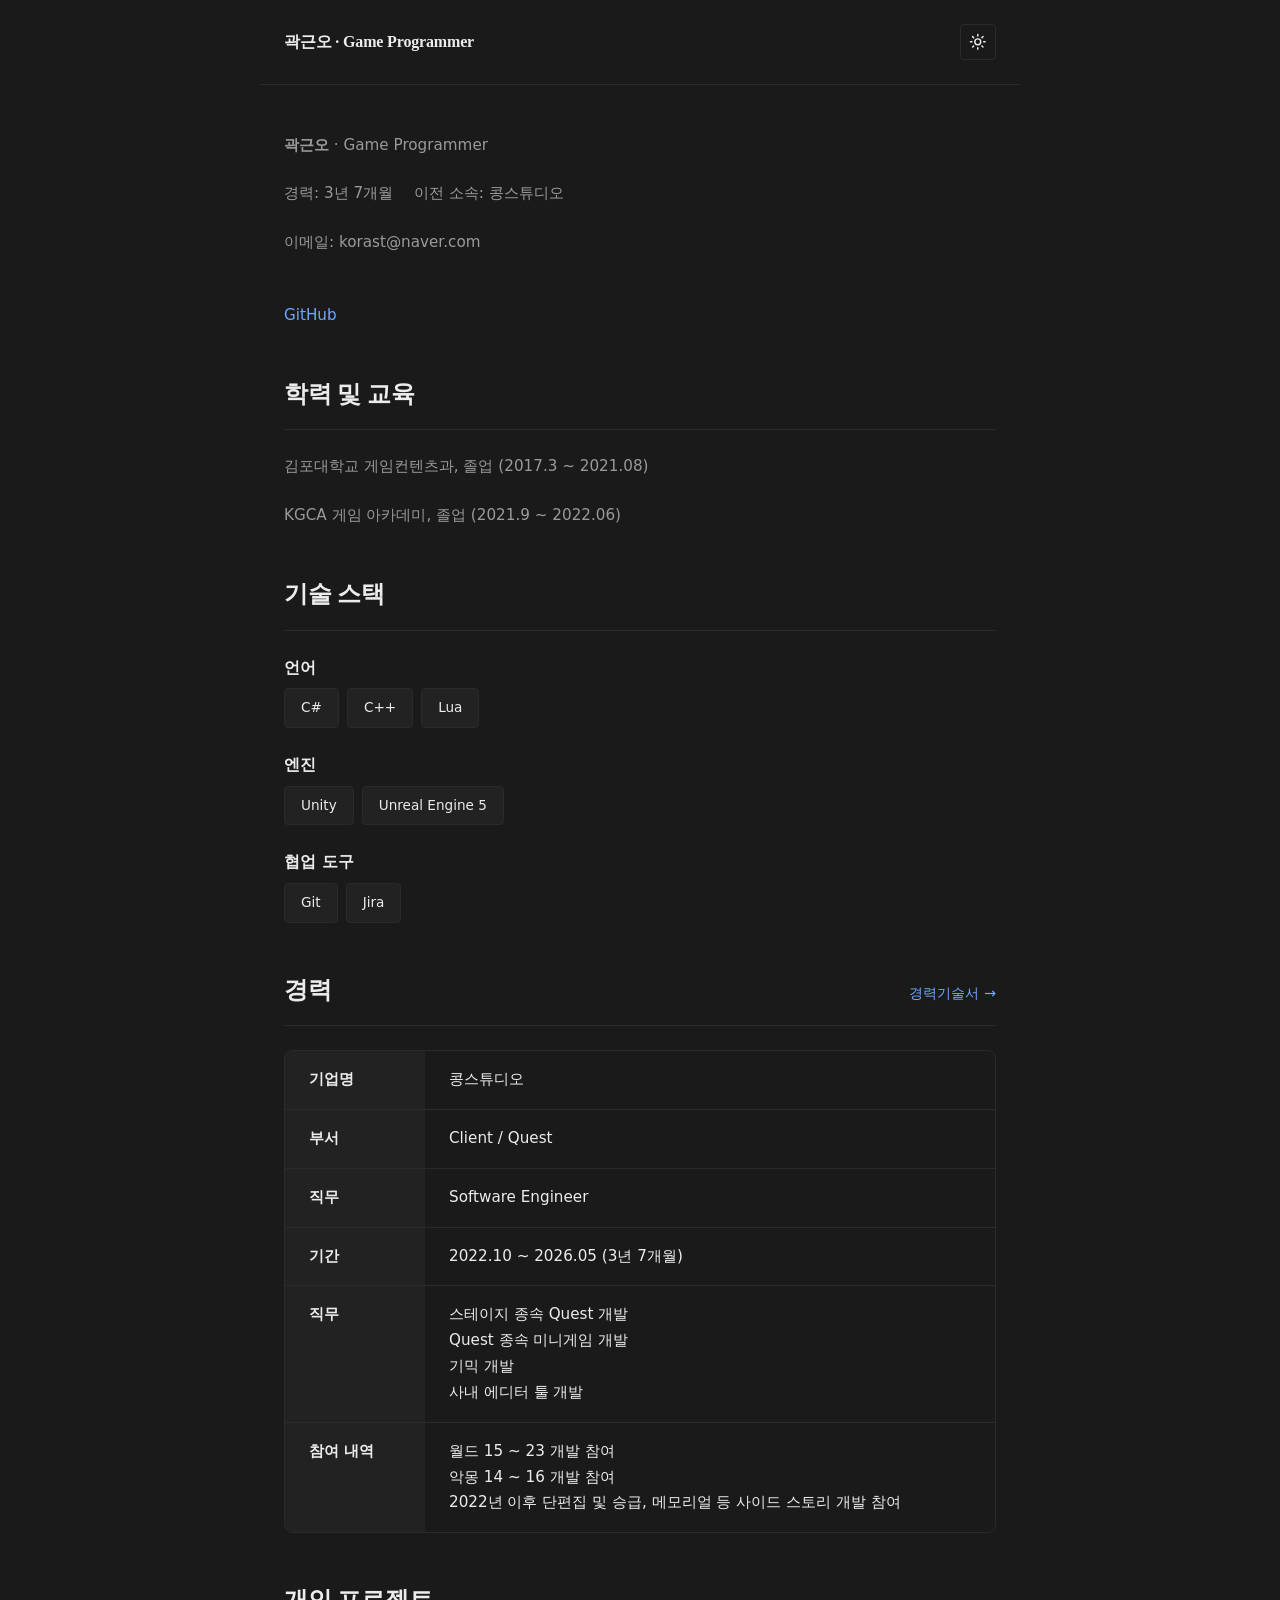
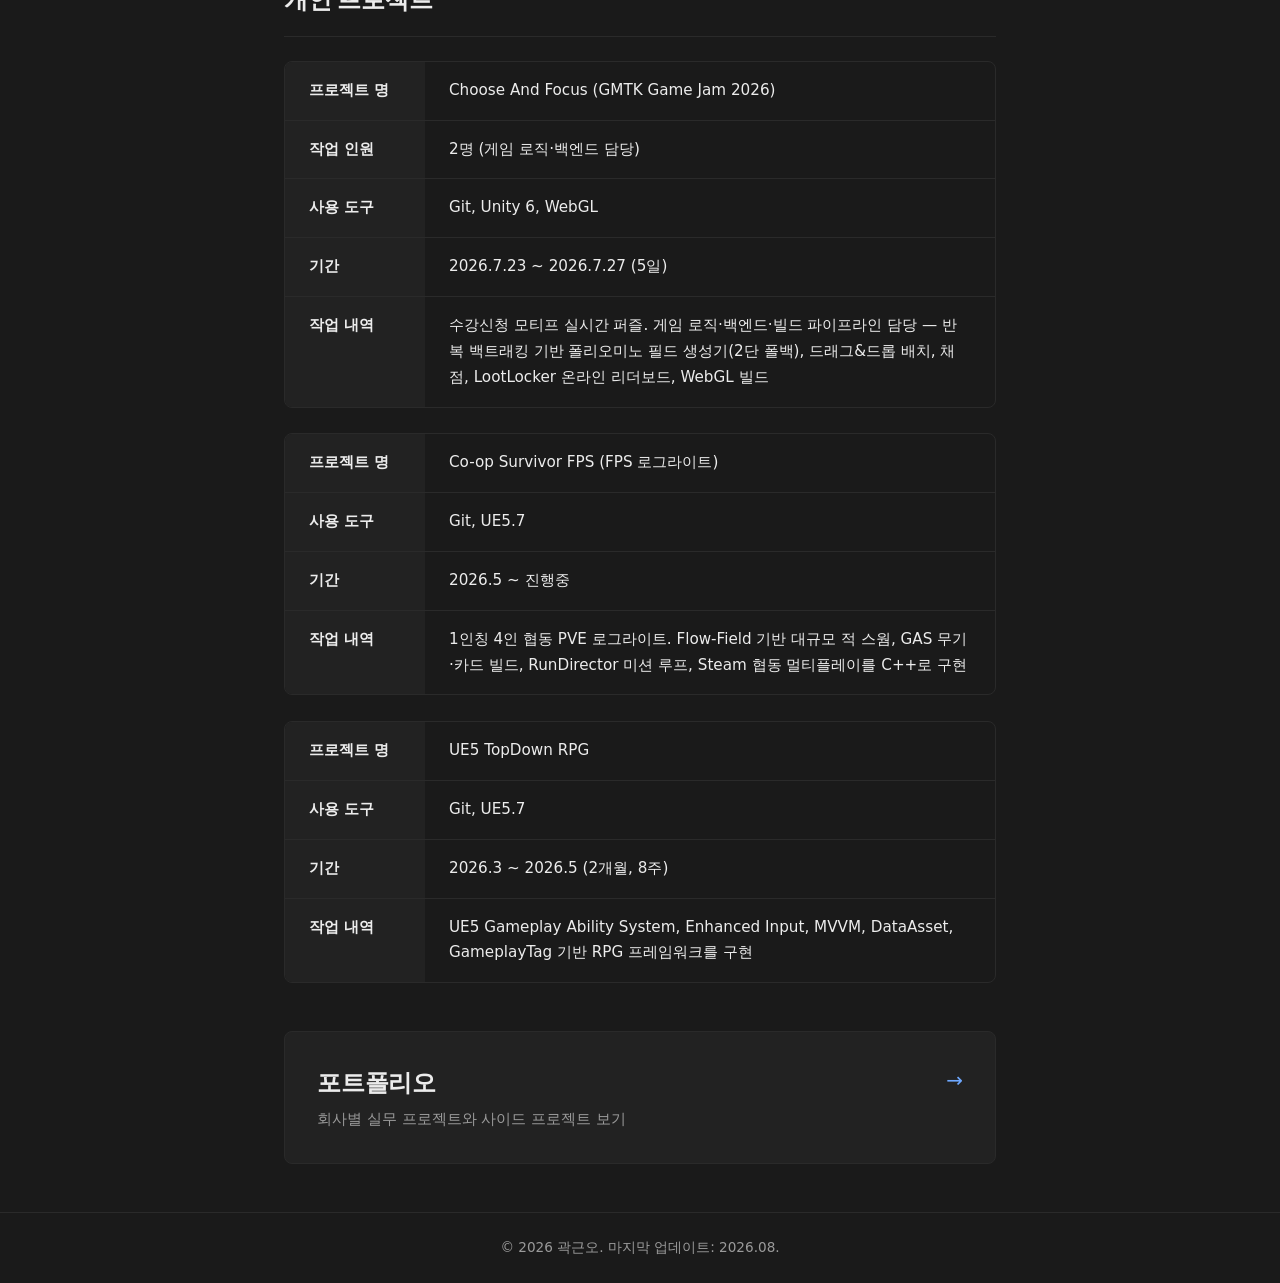
==== commit 0d853723: "fix(resume): 사실과 다른 서술 정정 및 공개 페이지 연락처 제거 - Choose And Focus: "exact-cover 필드 생성기" → 반복 백트래킹 기반 생성기(" ====
--- a/index.html
+++ b/index.html
@@ -44,7 +44,6 @@
       <div class="hero-meta">
         <span>경력: 3년 7개월</span>
         <span>이전 소속: 콩스튜디오</span><br><br>
-        <span>연락처: 010-3455-1886</span>
         <span>이메일: korast@naver.com</span><br><br>
       </div>
       <div class="hero-links">
@@ -58,7 +57,7 @@
       </div>
 
       <div class="hero-meta">
-        <span>김포 대학교 게임컨텐츠학과, 졸업 (2017.3 ~ 2021.08)</span><br><br>
+        <span>김포대학교 게임컨텐츠과, 졸업 (2017.3 ~ 2021.08)</span><br><br>
         <span>KGCA 게임 아카데미, 졸업 (2021.9 ~ 2022.06)</span>
       </div>
     </section>
@@ -80,7 +79,7 @@
         <div class="tech-category-title">엔진</div>
         <div class="tech-tags">
           <span class="tech-tag">Unity</span>
-          <span class="tech-tag">Unreal 5</span>
+          <span class="tech-tag">Unreal Engine 5</span>
         </div>
       </div>
 
@@ -140,17 +139,17 @@
         <dd>Choose And Focus (GMTK Game Jam 2026)</dd>
 
         <dt>작업 인원</dt>
-        <dd>2명 (프로그래밍 전담)</dd>
+        <dd>2명 (게임 로직·백엔드 담당)</dd>
 
         <dt>사용 도구</dt>
         <dd>Git, Unity 6, WebGL</dd>
 
         <dt>기간</dt>
-        <dd>2026.7.23 ~ 2026.7.26 (4일)</dd>
+        <dd>2026.7.23 ~ 2026.7.27 (5일)</dd>
 
         <dt>작업 내역</dt>
         <dd>
-          수강신청 모티프 실시간 퍼즐. 게임 구조 설계 및 전 시스템 구현 — 상태 머신, exact-cover 필드 생성기, 정원 시뮬레이션, 드래그&amp;드롭 배치, 채점, LootLocker 온라인 리더보드, WebGL 빌드
+          수강신청 모티프 실시간 퍼즐. 게임 로직·백엔드·빌드 파이프라인 담당 — 반복 백트래킹 기반 폴리오미노 필드 생성기(2단 폴백), 드래그&amp;드롭 배치, 채점, LootLocker 온라인 리더보드, WebGL 빌드
         </dd>
       </dl><br>
 
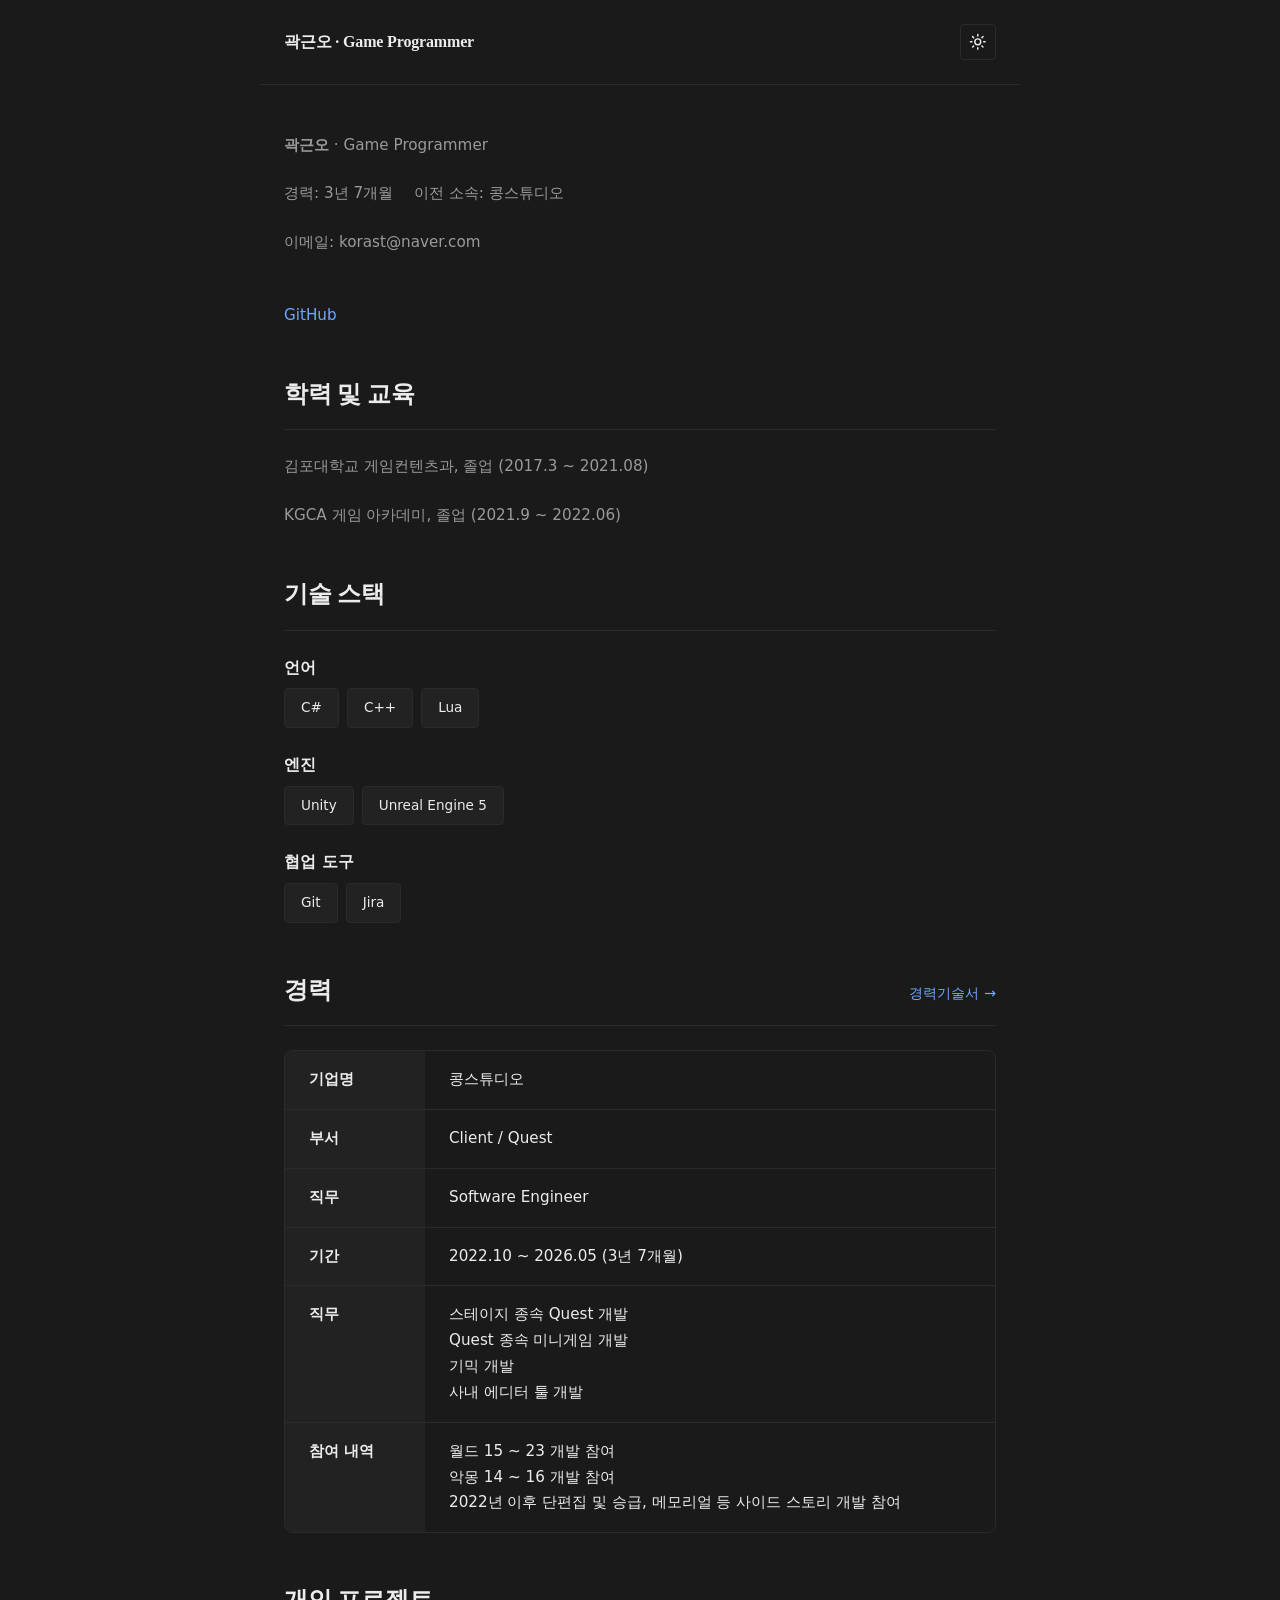
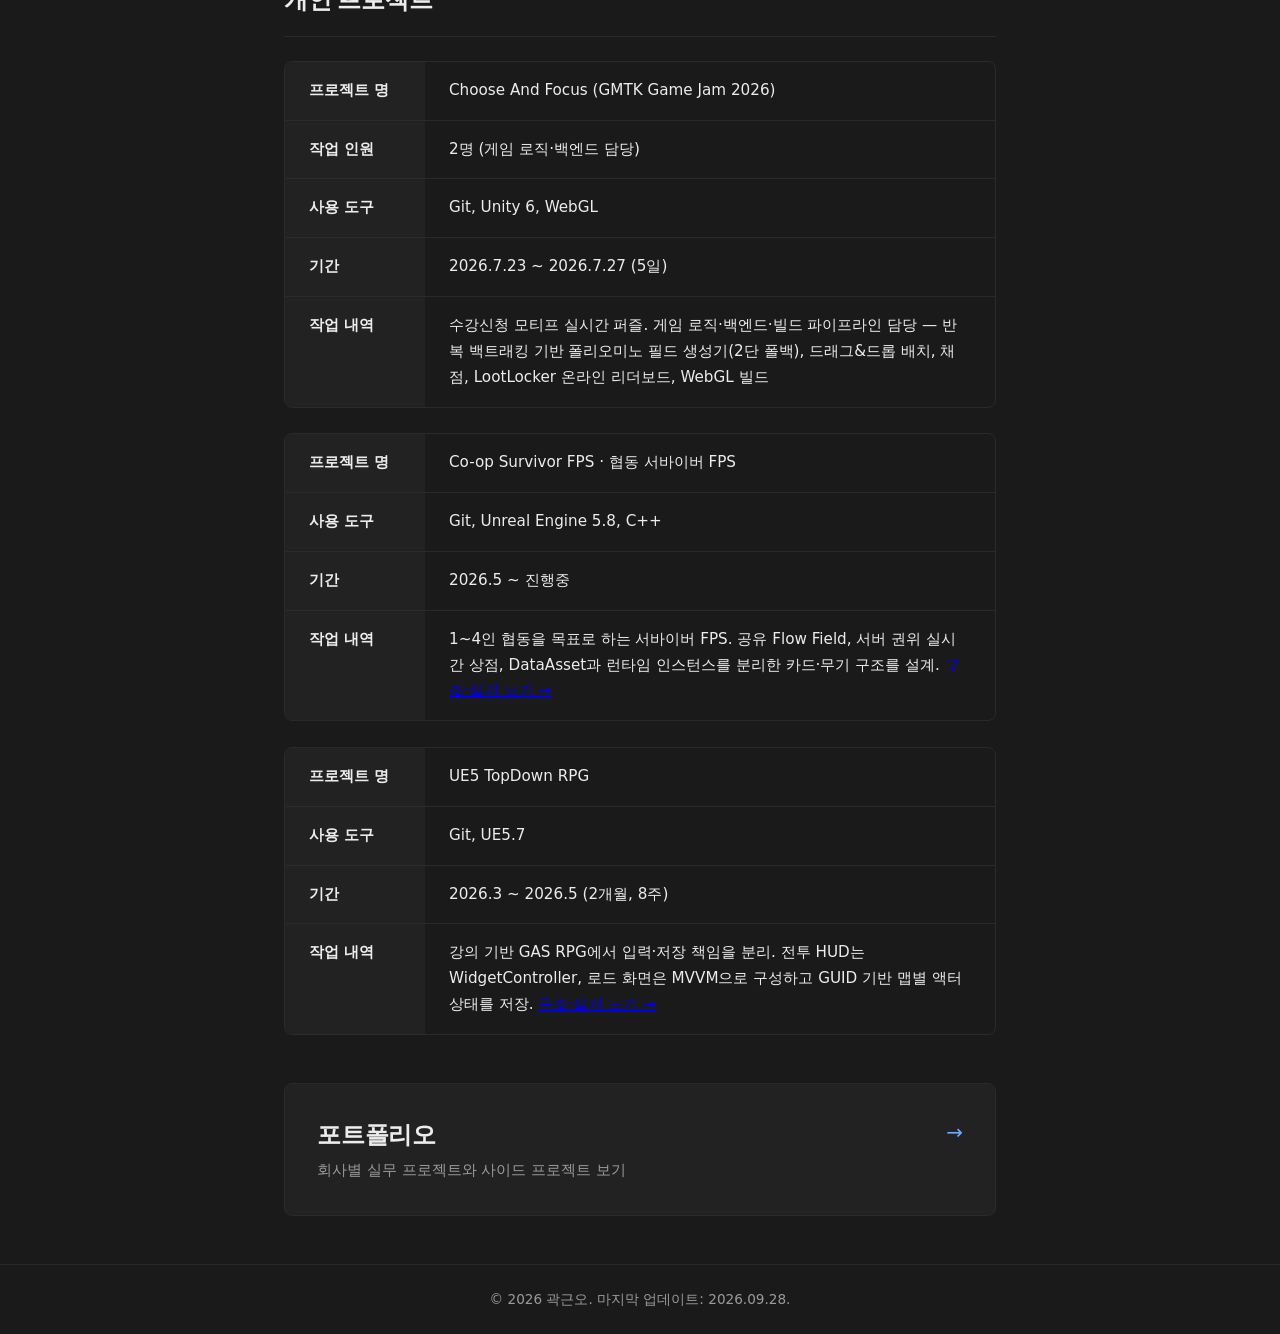
==== commit af052693: "Refresh FPS and RPG design portfolios and improve readability" ====
--- a/index.html
+++ b/index.html
@@ -155,33 +155,33 @@
 
       <dl class="career-table">
         <dt>프로젝트 명</dt>
-        <dd>Co-op Survivor FPS (FPS 로그라이트)</dd>
+        <dd>Co-op Survivor FPS · 협동 서바이버 FPS</dd>
+
+        <dt>사용 도구</dt>
+        <dd>Git, Unreal Engine 5.8, C++</dd>
+
+        <dt>기간</dt>
+        <dd>2026.5 ~ 진행중</dd>
+
+        <dt>작업 내역</dt>
+        <dd>
+          1~4인 협동을 목표로 하는 서바이버 FPS. 공유 Flow Field, 서버 권위 실시간 상점, DataAsset과 런타임 인스턴스를 분리한 카드·무기 구조를 설계. <a href="projects/fps-roguelite.html">구조·설계 보기 →</a>
+        </dd>
+      </dl><br>
+
+      <dl class="career-table">
+        <dt>프로젝트 명</dt>
+        <dd>UE5 TopDown RPG</dd>
 
         <dt>사용 도구</dt>
         <dd>Git, UE5.7</dd>
 
         <dt>기간</dt>
-        <dd>2026.5 ~ 진행중</dd>
+        <dd>2026.3 ~ 2026.5 (2개월, 8주)</dd>
 
         <dt>작업 내역</dt>
         <dd>
-          1인칭 4인 협동 PVE 로그라이트. Flow-Field 기반 대규모 적 스웜, GAS 무기·카드 빌드, RunDirector 미션 루프, Steam 협동 멀티플레이를 C++로 구현
-        </dd>
-      </dl><br>
-
-      <dl class="career-table">
-        <dt>프로젝트 명</dt>
-        <dd>UE5 TopDown RPG</dd>
-
-        <dt>사용 도구</dt>
-        <dd>Git, UE5.7</dd>
-
-        <dt>기간</dt>
-        <dd>2026.3 ~ 2026.5 (2개월, 8주)</dd>
-
-        <dt>작업 내역</dt>
-        <dd>
-          UE5 Gameplay Ability System, Enhanced Input, MVVM, DataAsset, GameplayTag 기반 RPG 프레임워크를 구현
+          강의 기반 GAS RPG에서 입력·저장 책임을 분리. 전투 HUD는 WidgetController, 로드 화면은 MVVM으로 구성하고 GUID 기반 맵별 액터 상태를 저장. <a href="projects/ue5-topdown-rpg.html">구조·설계 보기 →</a>
         </dd>
       </dl>
 
@@ -198,7 +198,7 @@
   </main>
 
   <footer>
-    <p>&copy; 2026 곽근오. 마지막 업데이트: 2026.08.</p>
+    <p>&copy; 2026 곽근오. 마지막 업데이트: 2026.09.28.</p>
   </footer>
 
   <script src="assets/js/theme-toggle.js"></script>
--- a/assets/css/main.css
+++ b/assets/css/main.css
@@ -701,3 +701,36 @@
   outline: 2px solid var(--accent);
   outline-offset: 2px;
 }
+
+/* 설계 포트폴리오: 긴 한글 설명과 모바일 열람 */
+.design-portfolio { max-width: 920px; }
+.design-portfolio p, .design-list { line-height: 1.85; word-break: keep-all; overflow-wrap: anywhere; }
+.design-portfolio .project-tagline { font-style: normal; max-width: 44rem; }
+.design-portfolio h1, .design-portfolio h2, .project-card h3 { font-family: var(--font-sans); }
+.design-portfolio a:not(.portfolio-source) { color: var(--accent); text-underline-offset: 0.22em; }
+.eyebrow, .project-category { color: var(--accent); font-size: .8rem; font-weight: 650; letter-spacing: .07em; margin-bottom: 1rem; }
+.portfolio-source { display: inline-block; color: var(--accent); font-weight: 650; text-underline-offset: .25em; }
+.project-nav { display: flex; gap: .75rem 1.5rem; flex-wrap: wrap; border-block: 1px solid var(--border); padding: 1rem 0; }
+.project-nav a { text-decoration: none; font-size: .95rem; }
+.design-case { padding: 1.5rem 0; border-bottom: 1px solid var(--border); }
+.design-case:first-child { padding-top: 0; }
+.design-case h3 { font-size: 1.15rem; margin-bottom: 1rem; }
+.design-case p { margin-bottom: .85rem; }
+.design-case p strong { color: var(--accent); margin-right: .5rem; }
+.design-list { padding-left: 1.3rem; }
+.design-list li { margin-bottom: .9rem; }
+.architecture-flow { padding-left: 1.5rem; }
+.architecture-flow li { padding: .7rem 0 .9rem .5rem; }
+.architecture-flow strong, .architecture-flow span { display: block; }
+.architecture-flow span { color: var(--muted); margin-top: .25rem; line-height: 1.7; }
+.source-note { color: var(--muted); font-size: .9rem; margin-top: 1rem; }
+.project-demo { max-width: 640px; margin: 1.5rem 0; }
+.project-demo iframe { display: block; width: 100%; aspect-ratio: 16 / 9; border: 0; border-radius: var(--radius-md); margin-bottom: .6rem; }
+.project-card .project-category { margin-top: 0; padding-top: .5rem; }
+.project-card .project-description { line-height: 1.7; word-break: keep-all; }
+a:focus-visible { outline: 2px solid var(--accent); outline-offset: 4px; }
+@media (max-width: 600px) {
+  .design-portfolio .project-hero h1 { font-size: 1.8rem; line-height: 1.3; }
+  .design-portfolio section { margin: 2.25rem 0; }
+  .design-portfolio .project-nav { gap: .7rem 1.1rem; }
+}
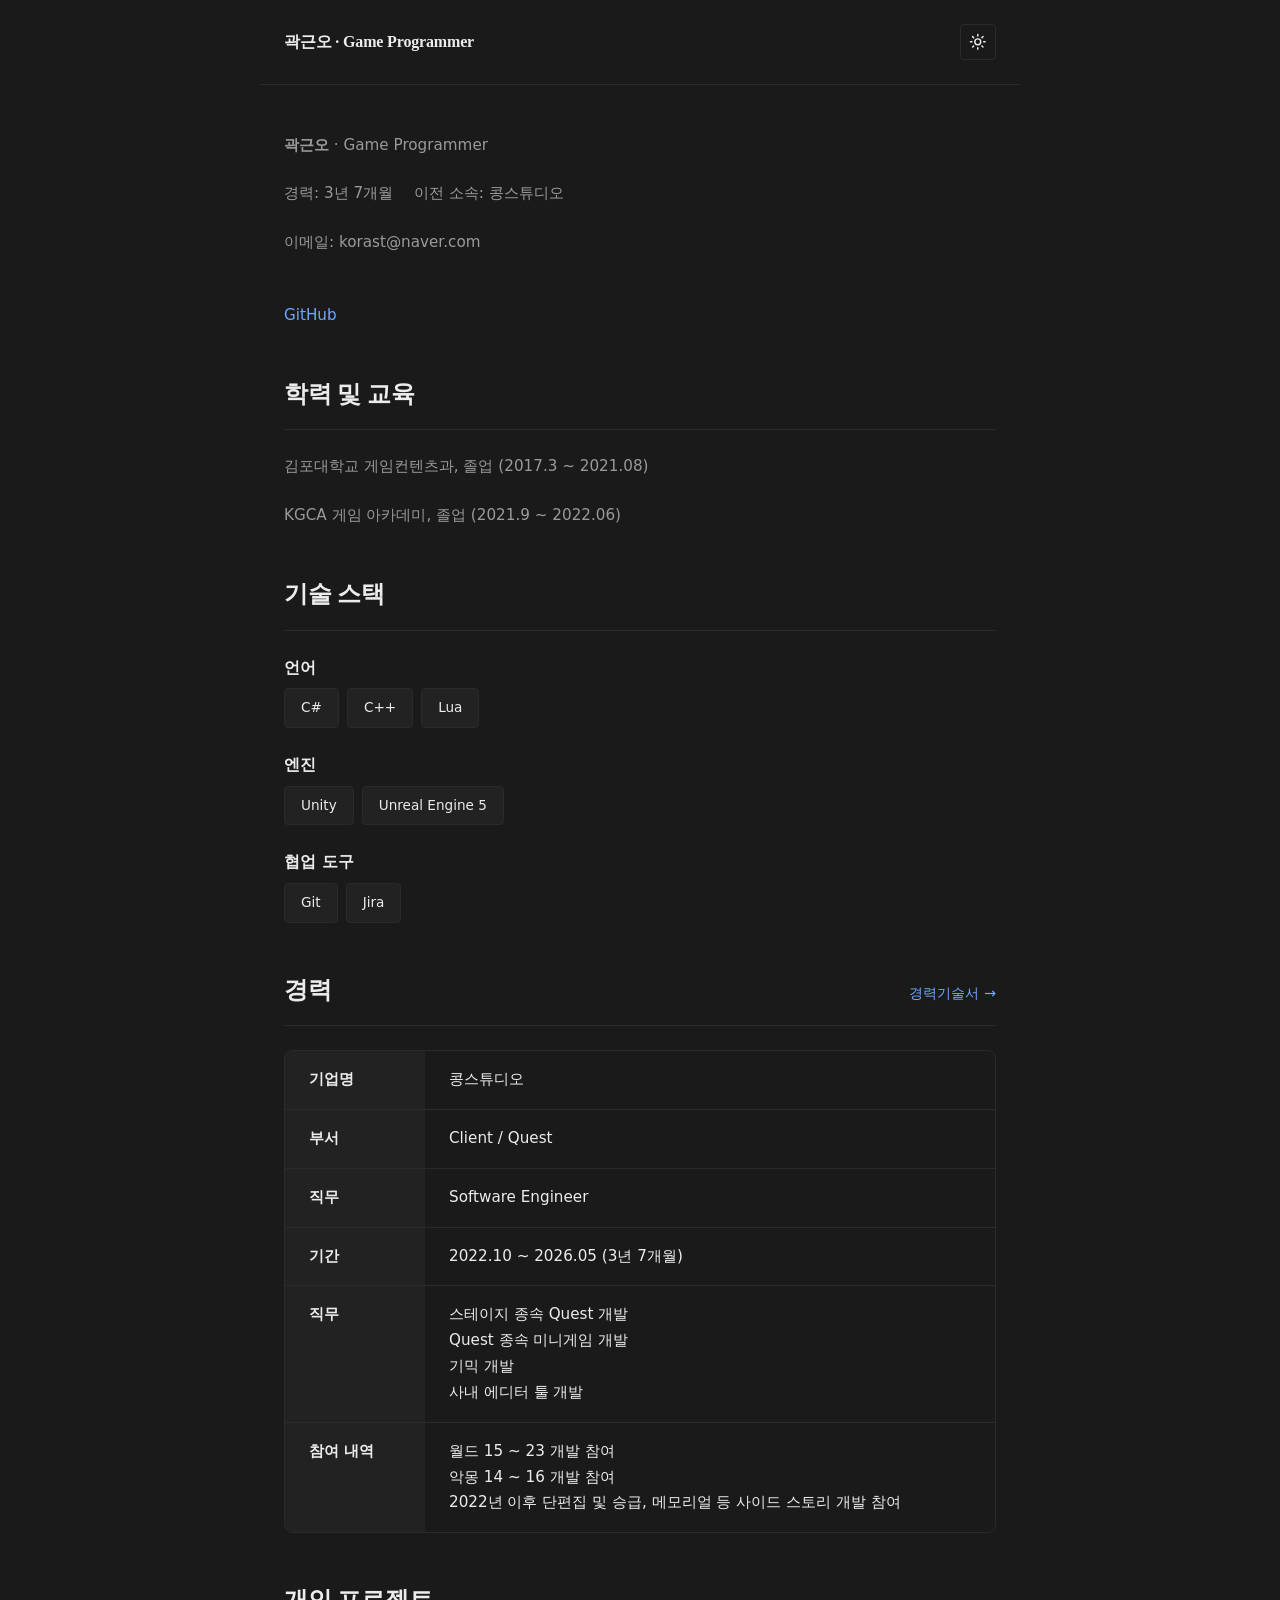
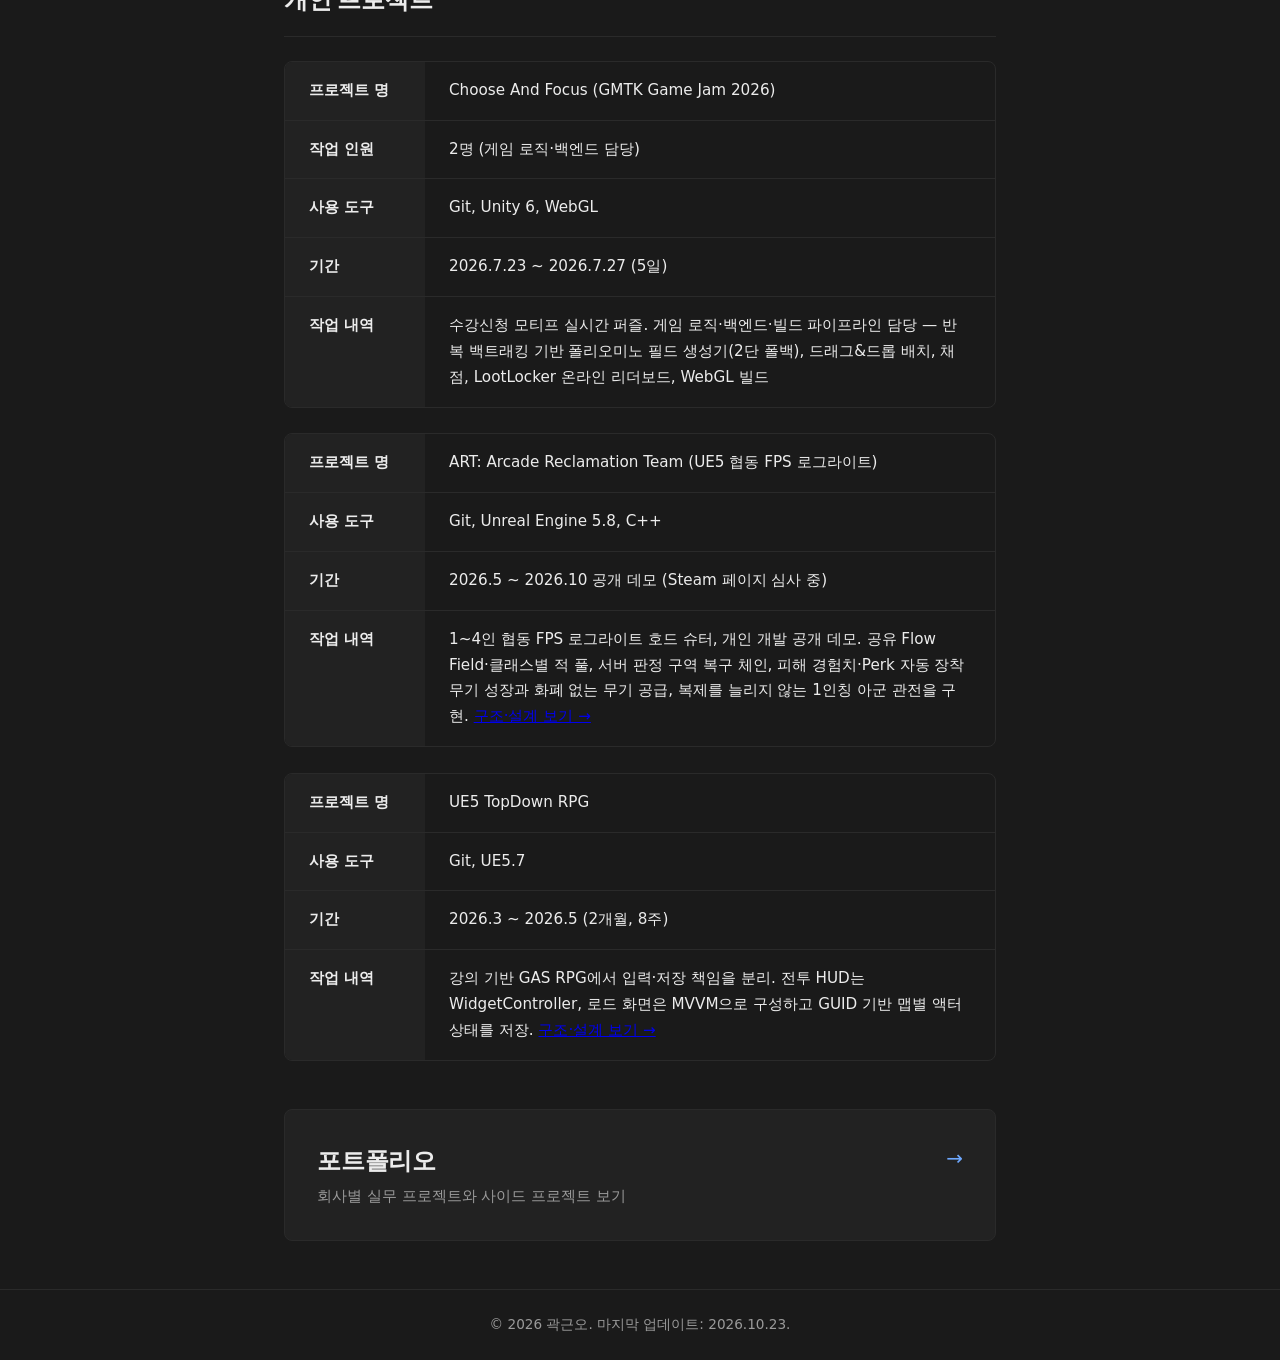
==== commit 1b409aa0: "docs: FPS project renamed to ART: Arcade Reclamation Team with public demo status - Resume entry, po" ====
--- a/index.html
+++ b/index.html
@@ -155,17 +155,17 @@
 
       <dl class="career-table">
         <dt>프로젝트 명</dt>
-        <dd>Co-op Survivor FPS · 협동 서바이버 FPS</dd>
+        <dd>ART: Arcade Reclamation Team (UE5 협동 FPS 로그라이트)</dd>
 
         <dt>사용 도구</dt>
         <dd>Git, Unreal Engine 5.8, C++</dd>
 
         <dt>기간</dt>
-        <dd>2026.5 ~ 진행중</dd>
+        <dd>2026.5 ~ 2026.10 공개 데모 (Steam 페이지 심사 중)</dd>
 
         <dt>작업 내역</dt>
         <dd>
-          1~4인 협동을 목표로 하는 서바이버 FPS. 공유 Flow Field, 서버 권위 실시간 상점, DataAsset과 런타임 인스턴스를 분리한 카드·무기 구조를 설계. <a href="projects/fps-roguelite.html">구조·설계 보기 →</a>
+          1~4인 협동 FPS 로그라이트 호드 슈터, 개인 개발 공개 데모. 공유 Flow Field·클래스별 적 풀, 서버 판정 구역 복구 체인, 피해 경험치·Perk 자동 장착 무기 성장과 화폐 없는 무기 공급, 복제를 늘리지 않는 1인칭 아군 관전을 구현. <a href="projects/fps-roguelite.html">구조·설계 보기 →</a>
         </dd>
       </dl><br>
 
@@ -198,7 +198,7 @@
   </main>
 
   <footer>
-    <p>&copy; 2026 곽근오. 마지막 업데이트: 2026.09.28.</p>
+    <p>&copy; 2026 곽근오. 마지막 업데이트: 2026.10.23.</p>
   </footer>
 
   <script src="assets/js/theme-toggle.js"></script>
--- a/assets/css/main.css
+++ b/assets/css/main.css
@@ -734,3 +734,17 @@
   .design-portfolio section { margin: 2.25rem 0; }
   .design-portfolio .project-nav { gap: .7rem 1.1rem; }
 }
+
+/* 한 페이지 사례 설명: 과정, 근거, 한계를 동일한 읽기 순서로 표시 */
+.design-portfolio .contribution-section { padding: 1.5rem 0; border-bottom: 1px solid var(--border); }
+.design-portfolio .contribution-section h3 { font-size: 1.2rem; line-height: 1.5; word-break: keep-all; }
+.case-record { display: grid; grid-template-columns: 8rem minmax(0, 1fr); gap: 1rem 1.5rem; }
+.case-record dt { color: var(--accent); font-size: .95rem; font-weight: 600; }
+.case-record dd { margin: 0; line-height: 1.85; word-break: keep-all; overflow-wrap: anywhere; }
+.design-portfolio section { scroll-margin-top: 1.5rem; }
+.design-portfolio section > p { margin-bottom: 1rem; }
+@media (max-width: 600px) {
+  .case-record { grid-template-columns: minmax(0, 1fr); gap: .35rem; }
+  .case-record dd { margin-bottom: 1.1rem; }
+  .design-portfolio .contribution-section { padding: 1rem 0; }
+}
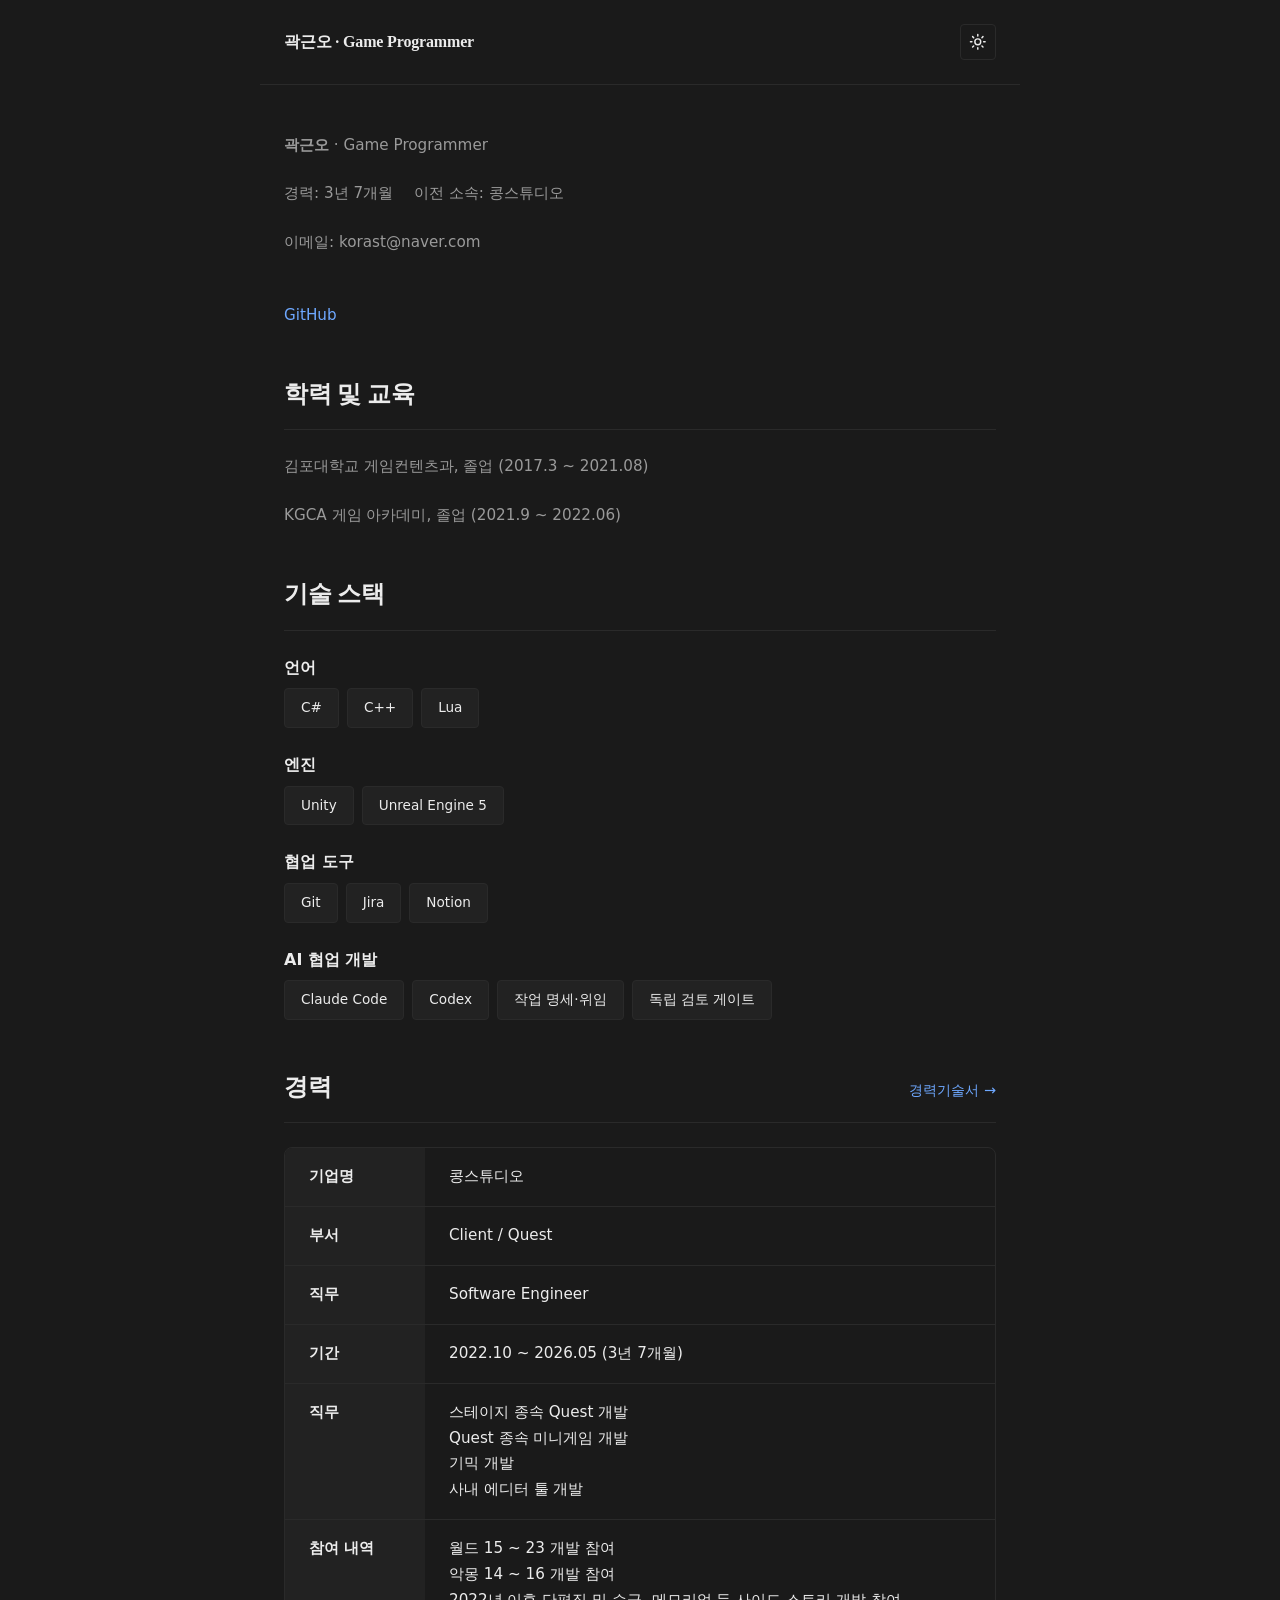
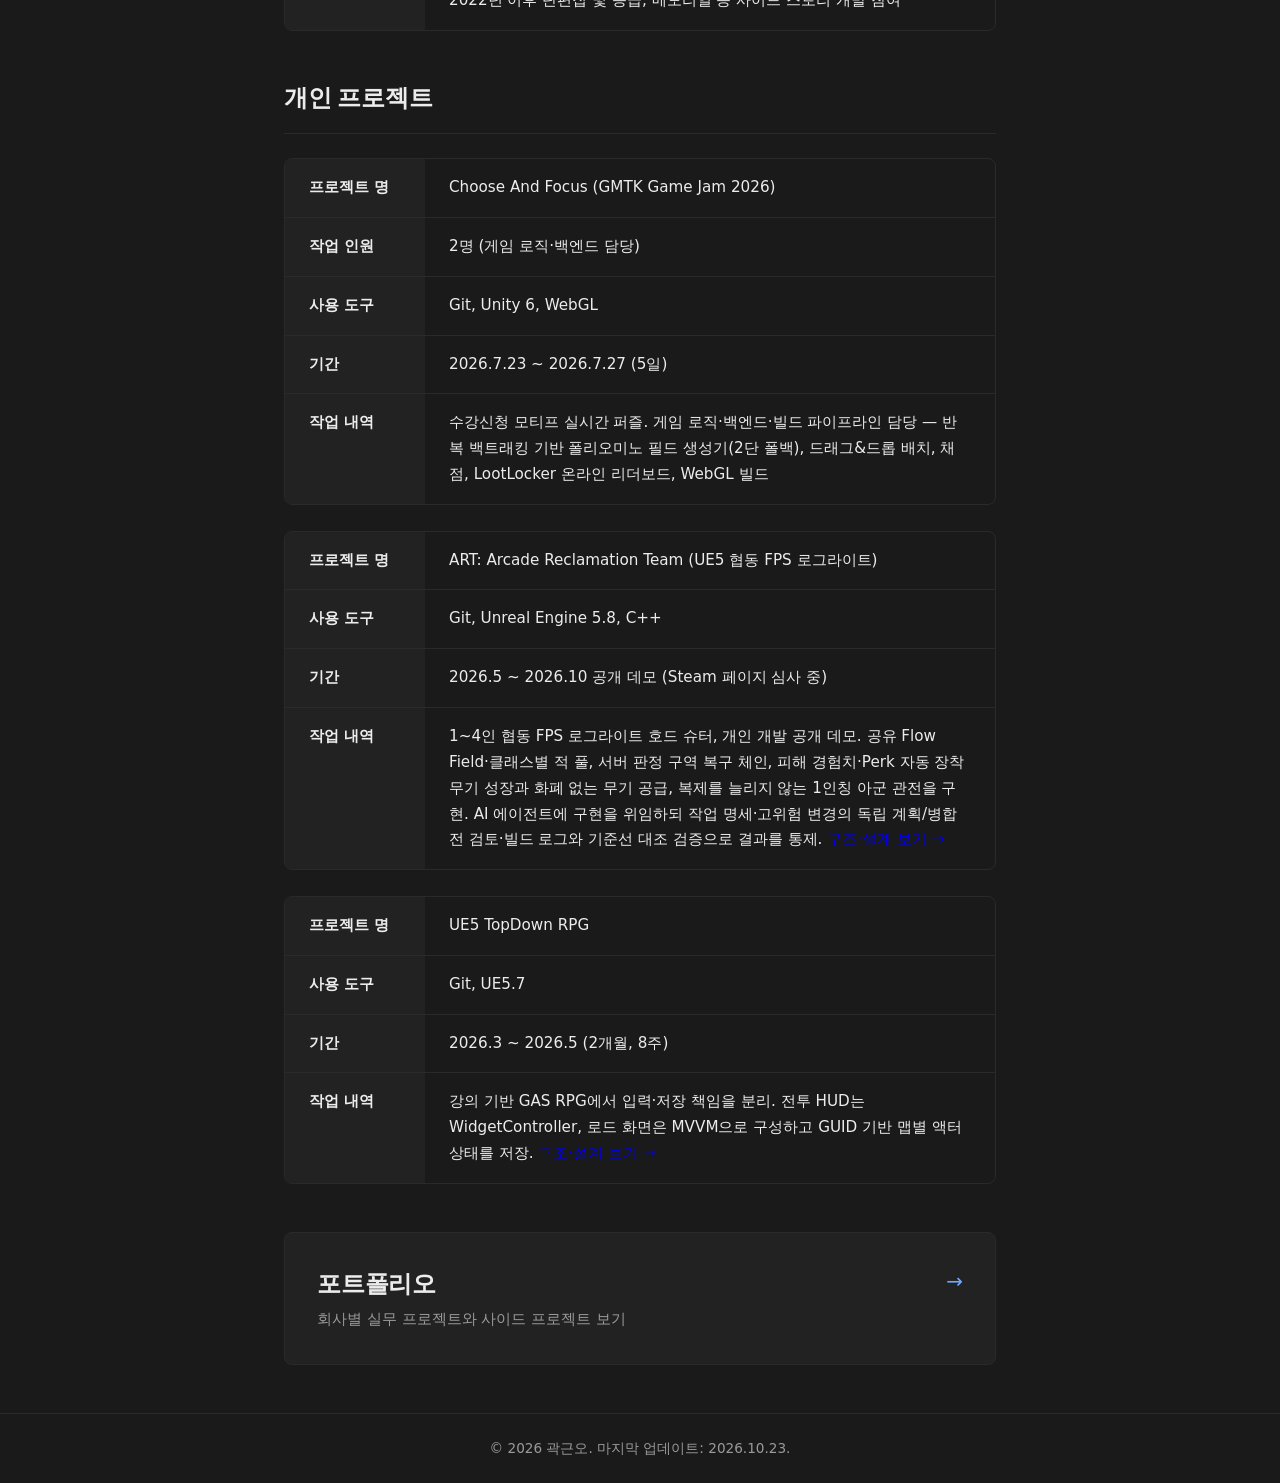
==== commit f5c6db78: "docs: add AI-assisted development to the resume and the ART project page - Skills: Notion, plus an A" ====
--- a/index.html
+++ b/index.html
@@ -88,6 +88,17 @@
         <div class="tech-tags">
           <span class="tech-tag">Git</span>
           <span class="tech-tag">Jira</span>
+          <span class="tech-tag">Notion</span>
+        </div>
+      </div>
+
+      <div class="tech-category">
+        <div class="tech-category-title">AI 협업 개발</div>
+        <div class="tech-tags">
+          <span class="tech-tag">Claude Code</span>
+          <span class="tech-tag">Codex</span>
+          <span class="tech-tag">작업 명세·위임</span>
+          <span class="tech-tag">독립 검토 게이트</span>
         </div>
       </div>
     </section>
@@ -165,7 +176,7 @@
 
         <dt>작업 내역</dt>
         <dd>
-          1~4인 협동 FPS 로그라이트 호드 슈터, 개인 개발 공개 데모. 공유 Flow Field·클래스별 적 풀, 서버 판정 구역 복구 체인, 피해 경험치·Perk 자동 장착 무기 성장과 화폐 없는 무기 공급, 복제를 늘리지 않는 1인칭 아군 관전을 구현. <a href="projects/fps-roguelite.html">구조·설계 보기 →</a>
+          1~4인 협동 FPS 로그라이트 호드 슈터, 개인 개발 공개 데모. 공유 Flow Field·클래스별 적 풀, 서버 판정 구역 복구 체인, 피해 경험치·Perk 자동 장착 무기 성장과 화폐 없는 무기 공급, 복제를 늘리지 않는 1인칭 아군 관전을 구현. AI 에이전트에 구현을 위임하되 작업 명세·고위험 변경의 독립 계획/병합 전 검토·빌드 로그와 기준선 대조 검증으로 결과를 통제. <a href="projects/fps-roguelite.html">구조·설계 보기 →</a>
         </dd>
       </dl><br>
 
